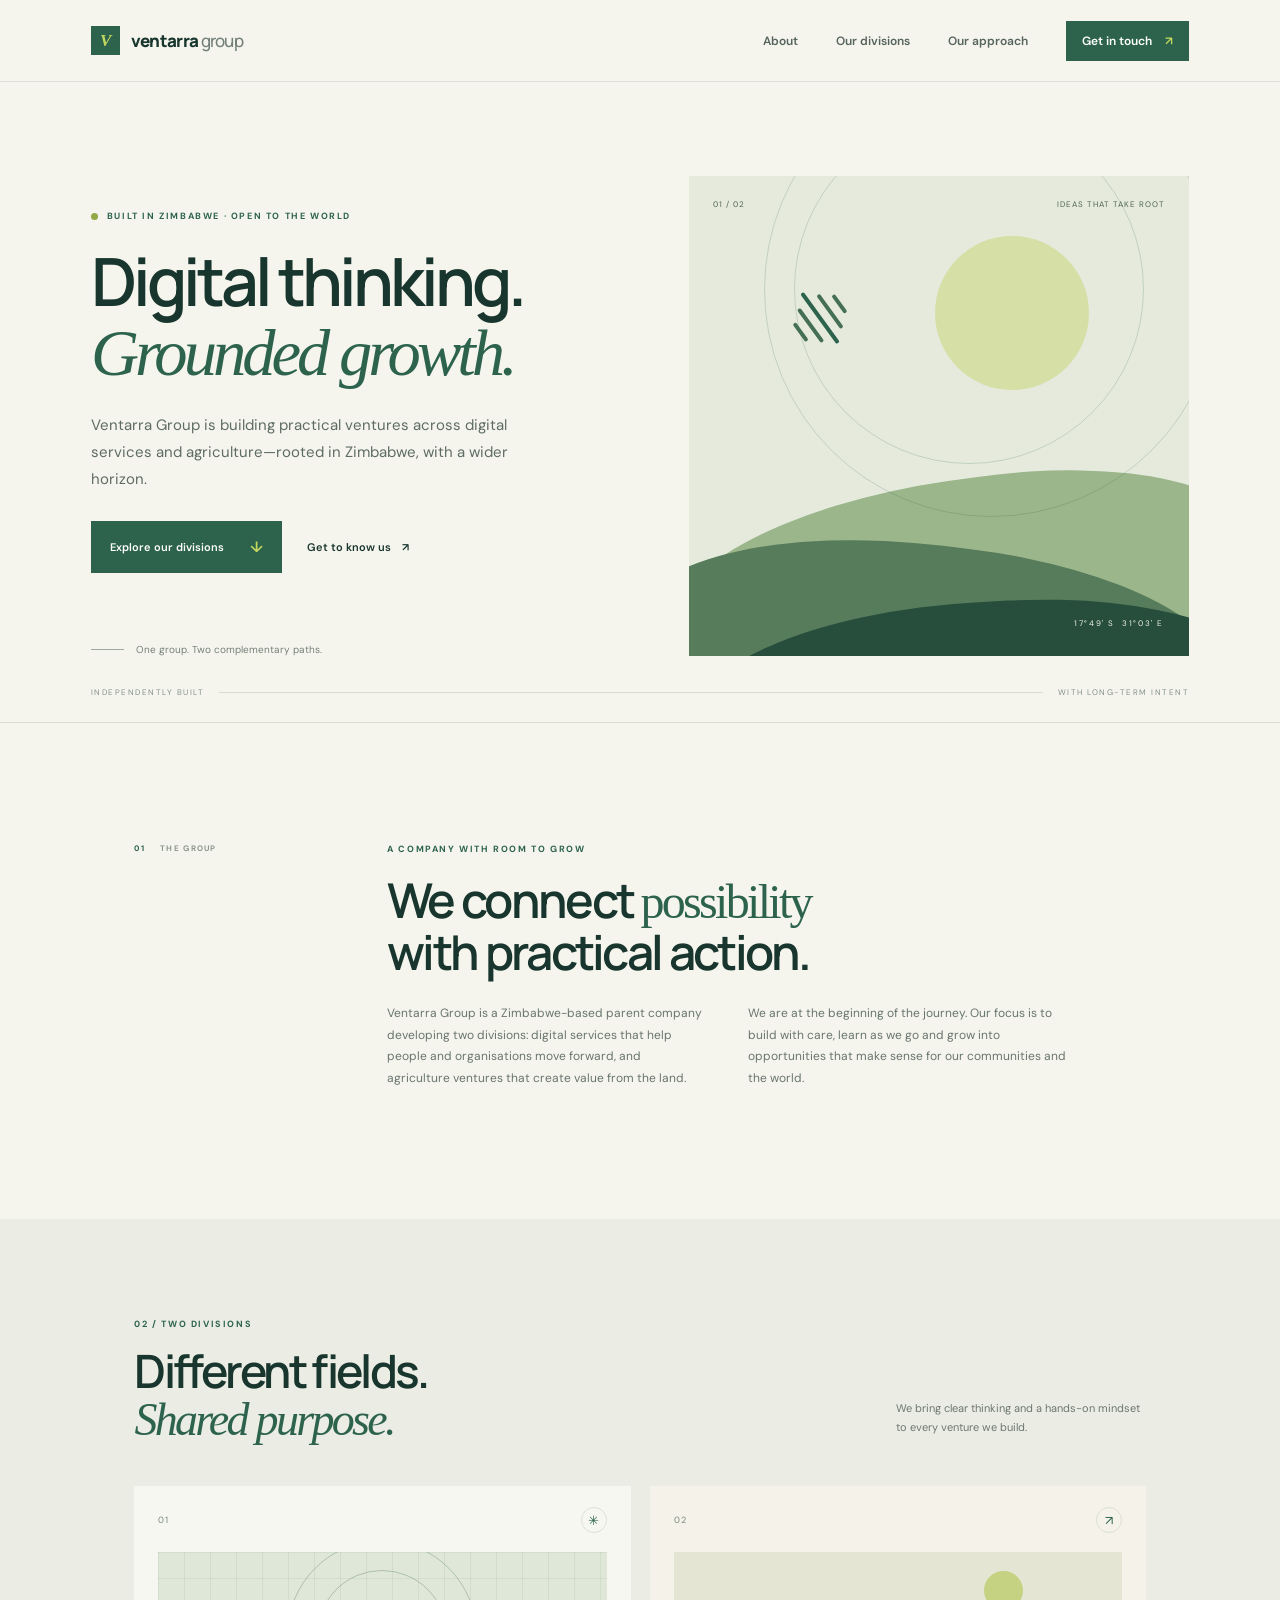
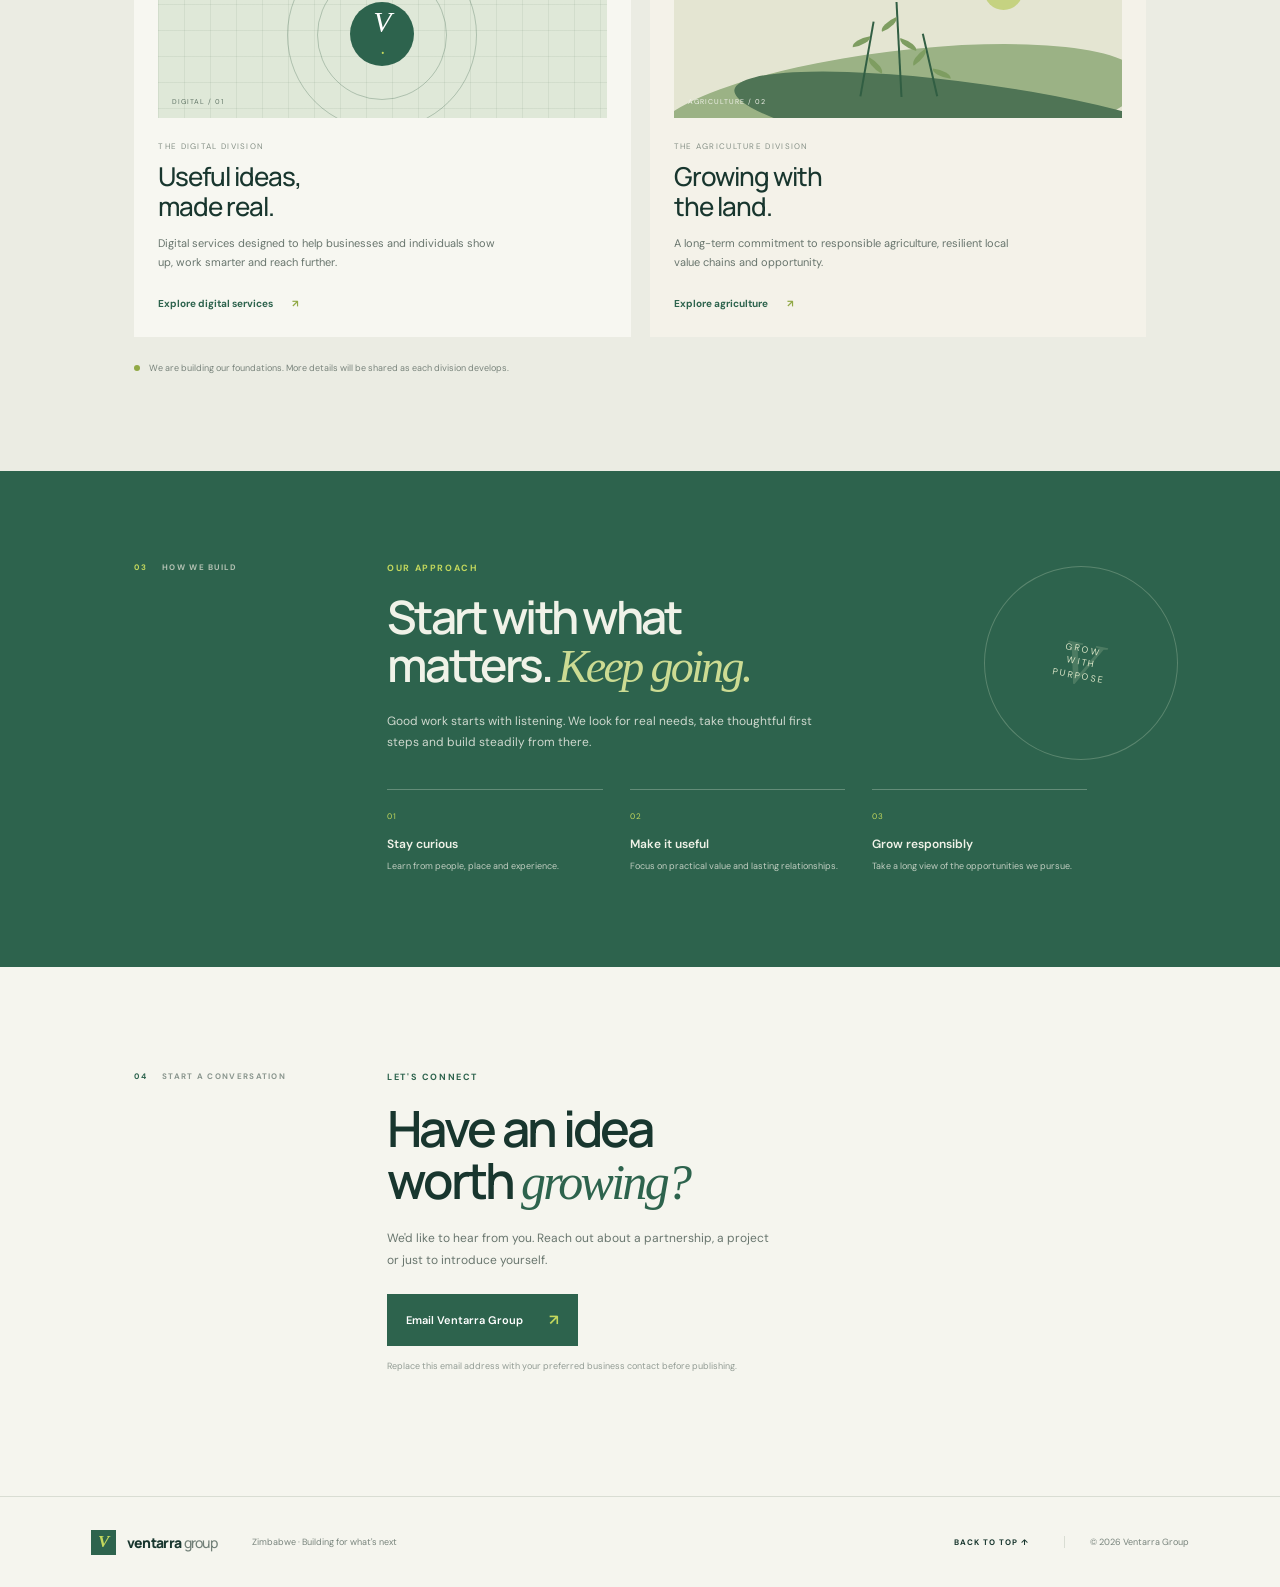
==== index.html @ cfb89a4a "Add files via upload" ====
<!doctype html>
<html lang="en">
<head>
  <meta charset="utf-8">
  <meta name="viewport" content="width=device-width, initial-scale=1">
  <meta name="theme-color" content="#f5f5ee">
  <meta name="description" content="Ventarra Group is a Zimbabwe-based parent company building practical digital services and agriculture ventures." />
  <title>Ventarra Group — Digital thinking. Grounded growth.</title>
  <link rel="preconnect" href="https://fonts.googleapis.com">
  <link rel="preconnect" href="https://fonts.gstatic.com" crossorigin>
  <link href="https://fonts.googleapis.com/css2?family=DM+Sans:wght@400;500;600;700&family=Manrope:wght@400;500;600;700;800&display=swap" rel="stylesheet">
  <link rel="stylesheet" href="styles.css">
  <script src="script.js" defer></script>
</head>
<body>
  <a class="skip-link" href="#main">Skip to content</a>
  <header class="site-header">
    <a class="brand" href="#top" aria-label="Ventarra Group home">
      <span class="brand-mark" aria-hidden="true">V</span><span>ventarra<span class="brand-light"> group</span></span>
    </a>
    <button class="menu-toggle" aria-expanded="false" aria-controls="site-nav" aria-label="Open menu"><span></span><span></span></button>
    <nav id="site-nav" class="site-nav" aria-label="Main navigation">
      <a href="#about">About</a><a href="#divisions">Our divisions</a><a href="#approach">Our approach</a><a class="nav-cta" href="#contact">Get in touch <span aria-hidden="true">↗</span></a>
    </nav>
  </header>
  <main id="main">
    <section class="hero" id="top">
      <div class="hero-copy">
        <p class="eyebrow"><span class="eyebrow-dot"></span> BUILT IN ZIMBABWE · OPEN TO THE WORLD</p>
        <h1>Digital thinking.<br><em>Grounded growth.</em></h1>
        <p class="hero-intro">Ventarra Group is building practical ventures across digital services and agriculture—rooted in Zimbabwe, with a wider horizon.</p>
        <div class="hero-actions"><a class="button button-dark" href="#divisions">Explore our divisions <span aria-hidden="true">↓</span></a><a class="text-link" href="#about">Get to know us <span aria-hidden="true">↗</span></a></div>
        <div class="hero-note"><span class="note-line"></span><span>One group. Two complementary paths.</span></div>
      </div>
      <div class="hero-art" aria-label="Abstract illustration of fields and a digital signal" role="img">
        <div class="art-sun"></div><div class="art-orbit orbit-one"></div><div class="art-orbit orbit-two"></div>
        <div class="art-caption"><span>01 / 02</span><span>Ideas that take root</span></div>
        <div class="field field-back"></div><div class="field field-mid"></div><div class="field field-front"></div>
        <div class="signal"><i></i><i></i><i></i><i></i><i></i></div>
        <span class="art-coordinate">17°49' S&nbsp; 31°03' E</span>
      </div>
      <div class="hero-bottom"><span>INDEPENDENTLY BUILT</span><span class="bottom-rule"></span><span>WITH LONG-TERM INTENT</span></div>
    </section>
    <section class="intro section-pad" id="about">
      <div class="section-label"><span>01</span><span>THE GROUP</span></div>
      <div class="intro-content"><p class="eyebrow">A COMPANY WITH ROOM TO GROW</p><h2>We connect <span>possibility</span><br>with practical action.</h2><div class="intro-bottom"><p>Ventarra Group is a Zimbabwe-based parent company developing two divisions: digital services that help people and organisations move forward, and agriculture ventures that create value from the land.</p><p>We are at the beginning of the journey. Our focus is to build with care, learn as we go and grow into opportunities that make sense for our communities and the world.</p></div></div>
    </section>
    <section class="divisions section-pad" id="divisions">
      <div class="section-heading"><div><p class="eyebrow">02 / TWO DIVISIONS</p><h2>Different fields.<br><em>Shared purpose.</em></h2></div><p>We bring clear thinking and a hands-on mindset to every venture we build.</p></div>
      <div class="division-grid">
        <article class="division-card digital-card"><div class="card-top"><span class="card-number">01</span><span class="card-icon digital-icon" aria-hidden="true">✳</span></div><div class="card-visual digital-visual"><span class="visual-grid"></span><span class="visual-ring ring-a"></span><span class="visual-ring ring-b"></span><span class="visual-center">V<span>·</span></span><span class="visual-tag">DIGITAL / 01</span></div><p class="card-kicker">THE DIGITAL DIVISION</p><h3>Useful ideas,<br>made real.</h3><p class="card-copy">Digital services designed to help businesses and individuals show up, work smarter and reach further.</p><a class="card-link" href="#contact">Explore digital services <span>↗</span></a></article>
        <article class="division-card agri-card"><div class="card-top"><span class="card-number">02</span><span class="card-icon" aria-hidden="true">↗</span></div><div class="card-visual agri-visual"><span class="sun-small"></span><span class="agri-hill hill-a"></span><span class="agri-hill hill-b"></span><span class="agri-stem stem-a"></span><span class="agri-stem stem-b"></span><span class="agri-stem stem-c"></span><span class="visual-tag">AGRICULTURE / 02</span></div><p class="card-kicker">THE AGRICULTURE DIVISION</p><h3>Growing with<br>the land.</h3><p class="card-copy">A long-term commitment to responsible agriculture, resilient local value chains and opportunity.</p><a class="card-link" href="#contact">Explore agriculture <span>↗</span></a></article>
      </div>
      <p class="stage-note"><span class="stage-dot"></span> We are building our foundations. More details will be shared as each division develops.</p>
    </section>
    <section class="approach section-pad" id="approach">
      <div class="section-label light-label"><span>03</span><span>HOW WE BUILD</span></div>
      <div class="approach-main"><p class="eyebrow">OUR APPROACH</p><h2>Start with what<br>matters. <em>Keep going.</em></h2><p class="approach-desc">Good work starts with listening. We look for real needs, take thoughtful first steps and build steadily from there.</p><div class="principles"><div><span>01</span><h3>Stay curious</h3><p>Learn from people, place and experience.</p></div><div><span>02</span><h3>Make it useful</h3><p>Focus on practical value and lasting relationships.</p></div><div><span>03</span><h3>Grow responsibly</h3><p>Take a long view of the opportunities we pursue.</p></div></div></div>
      <div class="approach-stamp" aria-hidden="true"><span>GROW<br>WITH<br>PURPOSE</span><b>V</b></div>
    </section>
    <section class="contact section-pad" id="contact">
      <div class="section-label"><span>04</span><span>START A CONVERSATION</span></div>
      <div class="contact-main"><p class="eyebrow">LET'S CONNECT</p><h2>Have an idea<br>worth <em>growing?</em></h2><p>We'd like to hear from you. Reach out about a partnership, a project or just to introduce yourself.</p><a class="button button-dark" href="mailto:ventarragroup@gmail.com?subject=Hello%20Ventarra%20Group">Email Ventarra Group <span aria-hidden="true">↗</span></a><p class="contact-small">Replace this email address with your preferred business contact before publishing.</p></div>
    </section>
  </main>
  <footer class="site-footer"><a class="brand footer-brand" href="#top"><span class="brand-mark" aria-hidden="true">V</span><span>ventarra<span class="brand-light"> group</span></span></a><span class="footer-location">Zimbabwe · Building for what's next</span><a href="#top" class="back-top">BACK TO TOP ↑</a><span class="copyright">© <span id="year">2026</span> Ventarra Group</span></footer>
</body>
</html>
---- styles.css ----
:root{--paper:#f5f5ee;--ink:#18362e;--green:#2d634d;--lime:#c3d85d;--muted:#68756d;--line:#d9ddd3;--white:#fff;--serif:Georgia,'Times New Roman',serif;--sans:'DM Sans',Arial,sans-serif;--display:'Manrope','DM Sans',sans-serif}*{box-sizing:border-box}html{scroll-behavior:smooth}body{margin:0;background:var(--paper);color:var(--ink);font-family:var(--sans);-webkit-font-smoothing:antialiased}a{color:inherit;text-decoration:none}.skip-link{position:absolute;top:-60px;left:1rem;z-index:10;background:white;padding:.8rem}.skip-link:focus{top:1rem}.site-header{height:82px;padding:0 7.1%;display:flex;align-items:center;justify-content:space-between;border-bottom:1px solid rgba(24,54,46,.1)}.brand{display:flex;align-items:center;gap:11px;font-family:var(--display);font-weight:800;font-size:17px;letter-spacing:-.7px}.brand-mark{display:grid;place-items:center;width:29px;height:29px;background:var(--green);color:var(--lime);font-size:17px;font-family:var(--serif);font-style:italic}.brand-light{font-weight:500;color:#728078}.site-nav{display:flex;align-items:center;gap:38px;font-size:12px;font-weight:600}.site-nav>a:not(.nav-cta){color:#55645c}.site-nav>a:hover,.text-link:hover,.card-link:hover{color:var(--green)}.nav-cta{background:var(--green);color:white;padding:12px 16px}.nav-cta span{color:var(--lime);padding-left:10px}.menu-toggle{display:none}.hero{padding:94px 7.1% 25px;min-height:640px;display:grid;grid-template-columns:1fr .94fr;grid-template-rows:1fr auto;column-gap:6%;position:relative}.hero-copy{padding-top:34px}.eyebrow{font-size:9px;font-weight:700;letter-spacing:1.6px;color:var(--green);margin:0 0 24px}.hero .eyebrow{display:flex;align-items:center;gap:9px}.eyebrow-dot,.stage-dot{width:7px;height:7px;border-radius:50%;background:#91a946;display:inline-block}.hero h1,.section-heading h2,.intro h2,.approach h2,.contact h2{font-family:var(--display);font-size:clamp(44px,5.2vw,68px);line-height:1.04;letter-spacing:-4px;margin:0;font-weight:600}.hero h1 em,.section-heading h2 em,.approach h2 em,.contact h2 em{font-family:var(--serif);font-weight:400;color:var(--green)}.hero-intro{font-size:15px;line-height:1.8;max-width:440px;color:#5e6c63;margin:25px 0 28px}.hero-actions{display:flex;align-items:center;gap:25px}.button{display:inline-flex;align-items:center;gap:26px;padding:16px 19px;font-size:11px;font-weight:600}.button-dark{background:var(--green);color:white}.button-dark span{color:var(--lime);font-size:15px}.text-link{font-size:11px;font-weight:600}.text-link span{padding-left:8px}.hero-note{display:flex;align-items:center;gap:12px;color:#758079;font-size:10px;margin-top:70px}.note-line{height:1px;width:33px;background:#9caa9f}.hero-art{min-height:440px;position:relative;overflow:hidden;background:#e5eadd}.art-sun{width:154px;height:154px;border-radius:50%;position:absolute;background:#d1dc99;top:60px;right:20%;opacity:.8}.art-orbit{position:absolute;border:1px solid rgba(42,91,67,.18);border-radius:50%;z-index:1}.orbit-one{width:350px;height:350px;top:-62px;right:9%}.orbit-two{width:455px;height:455px;top:-114px;right:-6%}.field{position:absolute;bottom:-80px;width:120%;height:230px;left:-5%;border-radius:50% 45% 0 0}.field-back{background:#9bb68b;transform:rotate(-8deg);bottom:-54px}.field-mid{background:#577c5b;transform:rotate(7deg);bottom:-119px;left:-12%}.field-front{background:#274d3d;transform:rotate(-3deg);bottom:-176px;left:-1%}.signal{position:absolute;top:111px;left:21%;z-index:2;display:flex;align-items:center;gap:8px;transform:rotate(-36deg)}.signal i{display:block;width:4px;border-radius:5px;background:#456f54;height:22px}.signal i:nth-child(2){height:41px}.signal i:nth-child(3){height:62px;background:#2d634d}.signal i:nth-child(4){height:41px}.signal i:nth-child(5){height:22px}.art-caption{position:absolute;z-index:3;left:24px;top:23px;right:24px;display:flex;justify-content:space-between;text-transform:uppercase;letter-spacing:1px;font-size:8px;color:#506553}.art-coordinate{position:absolute;right:25px;bottom:28px;color:#eff2e6;z-index:3;font-size:8px;letter-spacing:1.6px}.hero-bottom{grid-column:1/-1;display:flex;align-items:center;gap:15px;margin-top:31px;font-size:8px;letter-spacing:1.5px;color:#829087}.bottom-rule{height:1px;background:#d7dcd2;flex:1}.section-pad{padding-left:10.5%;padding-right:10.5%}.intro{padding-top:120px;padding-bottom:129px;display:grid;grid-template-columns:1fr 3fr;border-top:1px solid var(--line)}.section-label{display:flex;gap:15px;font-size:8px;font-weight:700;letter-spacing:1.3px;color:#8a968e}.section-label span:first-child{color:var(--green)}.intro-content{max-width:760px}.intro-content .eyebrow{margin-bottom:20px}.intro h2,.section-heading h2,.approach h2,.contact h2{font-size:48px;letter-spacing:-2.7px}.intro h2 span{font-family:var(--serif);font-weight:400;color:var(--green)}.intro-bottom{display:grid;grid-template-columns:1fr 1fr;gap:42px;margin-top:26px;max-width:680px}.intro-bottom p{color:#68756d;font-size:12px;line-height:1.8;margin:0}.divisions{background:#ebece3;padding-top:99px;padding-bottom:97px}.section-heading{display:flex;align-items:flex-end;justify-content:space-between;margin-bottom:42px}.section-heading .eyebrow{margin-bottom:17px}.section-heading>p{max-width:250px;color:#6d786f;font-size:11px;line-height:1.8;margin:0 0 6px}.section-heading h2{font-size:46px}.division-grid{display:grid;grid-template-columns:1fr 1fr;gap:19px}.division-card{background:#f7f7f1;padding:21px 24px 25px;position:relative}.agri-card{background:#f4f2e9}.card-top{display:flex;justify-content:space-between;align-items:center}.card-number{font-size:9px;letter-spacing:1px;color:#7b887e}.card-icon{display:grid;place-items:center;width:26px;height:26px;border:1px solid #dce1d8;border-radius:50%;font-size:13px;color:var(--green)}.card-visual{height:166px;margin:19px 0 23px;position:relative;overflow:hidden}.digital-visual{background:#dfe8d8}.visual-grid{position:absolute;inset:0;background-image:linear-gradient(rgba(54,91,66,.08) 1px,transparent 1px),linear-gradient(90deg,rgba(54,91,66,.08) 1px,transparent 1px);background-size:26px 26px}.visual-ring{position:absolute;border:1px solid rgba(43,87,61,.28);border-radius:50%;width:190px;height:190px;top:-12px;left:calc(50% - 95px)}.ring-b{width:130px;height:130px;top:18px;left:calc(50% - 65px)}.visual-center{position:absolute;display:grid;place-items:center;left:calc(50% - 32px);top:50px;width:64px;height:64px;border-radius:50%;background:var(--green);color:white;font-family:var(--serif);font-size:30px;font-style:italic}.visual-center span{color:var(--lime);font-size:18px}.visual-tag{position:absolute;bottom:12px;left:14px;font-size:7px;letter-spacing:1px;color:#627667}.agri-visual{background:#e4e5d2}.sun-small{position:absolute;right:22%;top:19px;width:39px;height:39px;border-radius:50%;background:#c5d281}.agri-hill{position:absolute;bottom:-49px;left:-5%;height:116px;width:110%;border-radius:50%;background:#9bb285;transform:rotate(-7deg)}.hill-b{background:#4f7455;height:80px;bottom:-46px;left:13%;transform:rotate(8deg)}.agri-visual .visual-tag{z-index:1;color:#f0f1e9}.agri-stem{position:absolute;bottom:21px;left:43%;width:2px;height:76px;background:#315e43;transform:rotate(10deg);z-index:1}.agri-stem:before,.agri-stem:after{content:'';position:absolute;width:19px;height:8px;border-radius:100% 0 100% 0;background:#7e9d61;top:18px;left:-17px;transform:rotate(-20deg)}.agri-stem:after{top:39px;left:1px;transform:scaleX(-1) rotate(-20deg)}.stem-b{left:50%;height:95px;transform:rotate(-3deg)}.stem-c{left:57%;height:64px;transform:rotate(-13deg)}.card-kicker{font-size:8px;letter-spacing:1.3px;color:#869187;margin:0 0 11px}.division-card h3{font:500 26px/1.14 var(--display);letter-spacing:-1px;margin:0 0 12px}.card-copy{font-size:11px;line-height:1.75;color:#68756d;max-width:340px;margin:0 0 19px}.card-link{display:inline-flex;gap:19px;font-size:10px;font-weight:700;color:var(--green)}.card-link span{color:#91a946}.stage-note{display:flex;align-items:center;gap:9px;color:#79847c;font-size:9px;margin:25px 0 0}.stage-dot{width:6px;height:6px}.approach{background:var(--green);color:#f0f2e8;padding-top:91px;padding-bottom:93px;position:relative;overflow:hidden;display:grid;grid-template-columns:1fr 3fr}.light-label{color:#b3c1b3}.light-label span:first-child{color:var(--lime)}.approach-main{position:relative;z-index:1}.approach .eyebrow{color:var(--lime);margin-bottom:19px}.approach h2{font-size:46px}.approach h2 em{color:#ccdb93}.approach-desc{max-width:435px;font-size:12px;line-height:1.8;color:#ced8ce;margin:20px 0 35px}.principles{display:grid;grid-template-columns:repeat(3,1fr);gap:27px;max-width:700px}.principles>div{border-top:1px solid rgba(236,242,230,.28);padding-top:13px}.principles span{font-size:8px;color:var(--lime);letter-spacing:1px}.principles h3{font-size:12px;font-weight:600;margin:12px 0 7px}.principles p{font-size:9px;line-height:1.7;color:#c1cec1;margin:0}.approach-stamp{position:absolute;right:8%;top:95px;width:194px;height:194px;border:1px solid rgba(223,235,205,.25);border-radius:50%;display:flex;align-items:center;justify-content:center;flex-direction:column;transform:rotate(11deg);color:#dbe5c7;font-size:9px;letter-spacing:2px;line-height:1.5;text-align:center}.approach-stamp b{font:italic 62px var(--serif);color:rgba(220,231,194,.18);position:absolute}.contact{padding-top:104px;padding-bottom:115px;display:grid;grid-template-columns:1fr 3fr;border-bottom:1px solid var(--line)}.contact-main{max-width:570px}.contact .eyebrow{margin-bottom:19px}.contact h2{font-size:50px}.contact-main>p:not(.eyebrow):not(.contact-small){max-width:390px;font-size:12px;line-height:1.8;color:#69766e;margin:20px 0 23px}.contact-small{font-size:9px;color:#929c94;margin-top:14px}.site-footer{min-height:90px;padding:22px 7.1%;display:flex;align-items:center;gap:35px}.footer-brand{font-size:14px}.footer-brand .brand-mark{width:25px;height:25px}.footer-location,.copyright{font-size:9px;color:#78847c}.back-top{font-size:8px;font-weight:700;letter-spacing:1px;margin-left:auto}.copyright{border-left:1px solid var(--line);padding-left:25px}
@media(min-width:1400px){.hero{min-height:700px}.hero-art{min-height:495px}.section-pad{padding-left:14%;padding-right:14%}}
@media(max-width:800px){.site-header{padding:0 5%;height:72px}.site-nav{gap:19px}.hero{padding:60px 6% 23px;column-gap:4%;min-height:565px}.hero h1{font-size:52px}.hero-art{min-height:390px}.hero-intro{font-size:13px}.section-pad{padding-left:7%;padding-right:7%}.intro{grid-template-columns:.7fr 2fr;padding-top:90px;padding-bottom:90px}.approach{grid-template-columns:.7fr 2fr}.approach-stamp{right:4%;top:40px;width:145px;height:145px;opacity:.65}.principles{max-width:570px}.contact{grid-template-columns:.7fr 2fr}}
@media(max-width:600px){.site-header{height:66px;padding:0 6%}.menu-toggle{display:flex;border:0;background:none;padding:8px;flex-direction:column;gap:5px}.menu-toggle span{width:21px;height:1px;background:var(--ink)}.site-nav{display:none;position:absolute;z-index:5;top:66px;left:0;right:0;background:var(--paper);padding:22px 6% 28px;align-items:stretch;gap:19px;flex-direction:column;border-bottom:1px solid var(--line)}.site-nav.is-open{display:flex}.nav-cta{text-align:center}.hero{display:flex;flex-direction:column;padding:40px 6% 20px;gap:35px}.hero-copy{padding:0}.hero h1{font-size:48px;letter-spacing:-2.8px}.hero-intro{font-size:13px;line-height:1.75;margin:18px 0 21px}.hero-actions{gap:16px}.button{padding:14px;font-size:10px;gap:14px}.text-link{font-size:10px}.hero-note{margin-top:31px}.hero-art{min-height:320px}.art-sun{width:120px;height:120px;top:45px}.hero-bottom{margin-top:0}.section-pad{padding-left:6%;padding-right:6%}.intro,.approach,.contact{display:block;padding-top:68px;padding-bottom:70px}.section-label{margin-bottom:35px}.intro h2,.section-heading h2,.approach h2,.contact h2{font-size:39px;letter-spacing:-2px}.intro-bottom{grid-template-columns:1fr;gap:13px;margin-top:20px}.intro-bottom p{font-size:11px}.divisions{padding-top:68px;padding-bottom:65px}.section-heading{display:block;margin-bottom:27px}.section-heading>p{margin-top:14px}.section-heading h2{font-size:39px}.division-grid{grid-template-columns:1fr;gap:13px}.division-card{padding:17px}.card-visual{height:150px}.card-copy{max-width:100%}.stage-note{align-items:flex-start;line-height:1.6}.approach-stamp{right:3%;top:72px;width:105px;height:105px;opacity:.45}.approach-stamp b{font-size:43px}.approach-desc{max-width:320px;font-size:11px}.principles{grid-template-columns:1fr;gap:14px}.principles>div{padding-top:10px}.principles h3{margin:7px 0 4px}.contact{padding-top:68px;padding-bottom:70px}.contact-main>p:not(.eyebrow):not(.contact-small){font-size:11px}.site-footer{padding:19px 6%;display:grid;grid-template-columns:1fr auto;gap:15px}.footer-location{grid-column:1}.back-top{grid-column:2;grid-row:1}.copyright{grid-column:2;grid-row:2;padding-left:0;border:0}}
@media(prefers-reduced-motion:reduce){html{scroll-behavior:auto}}
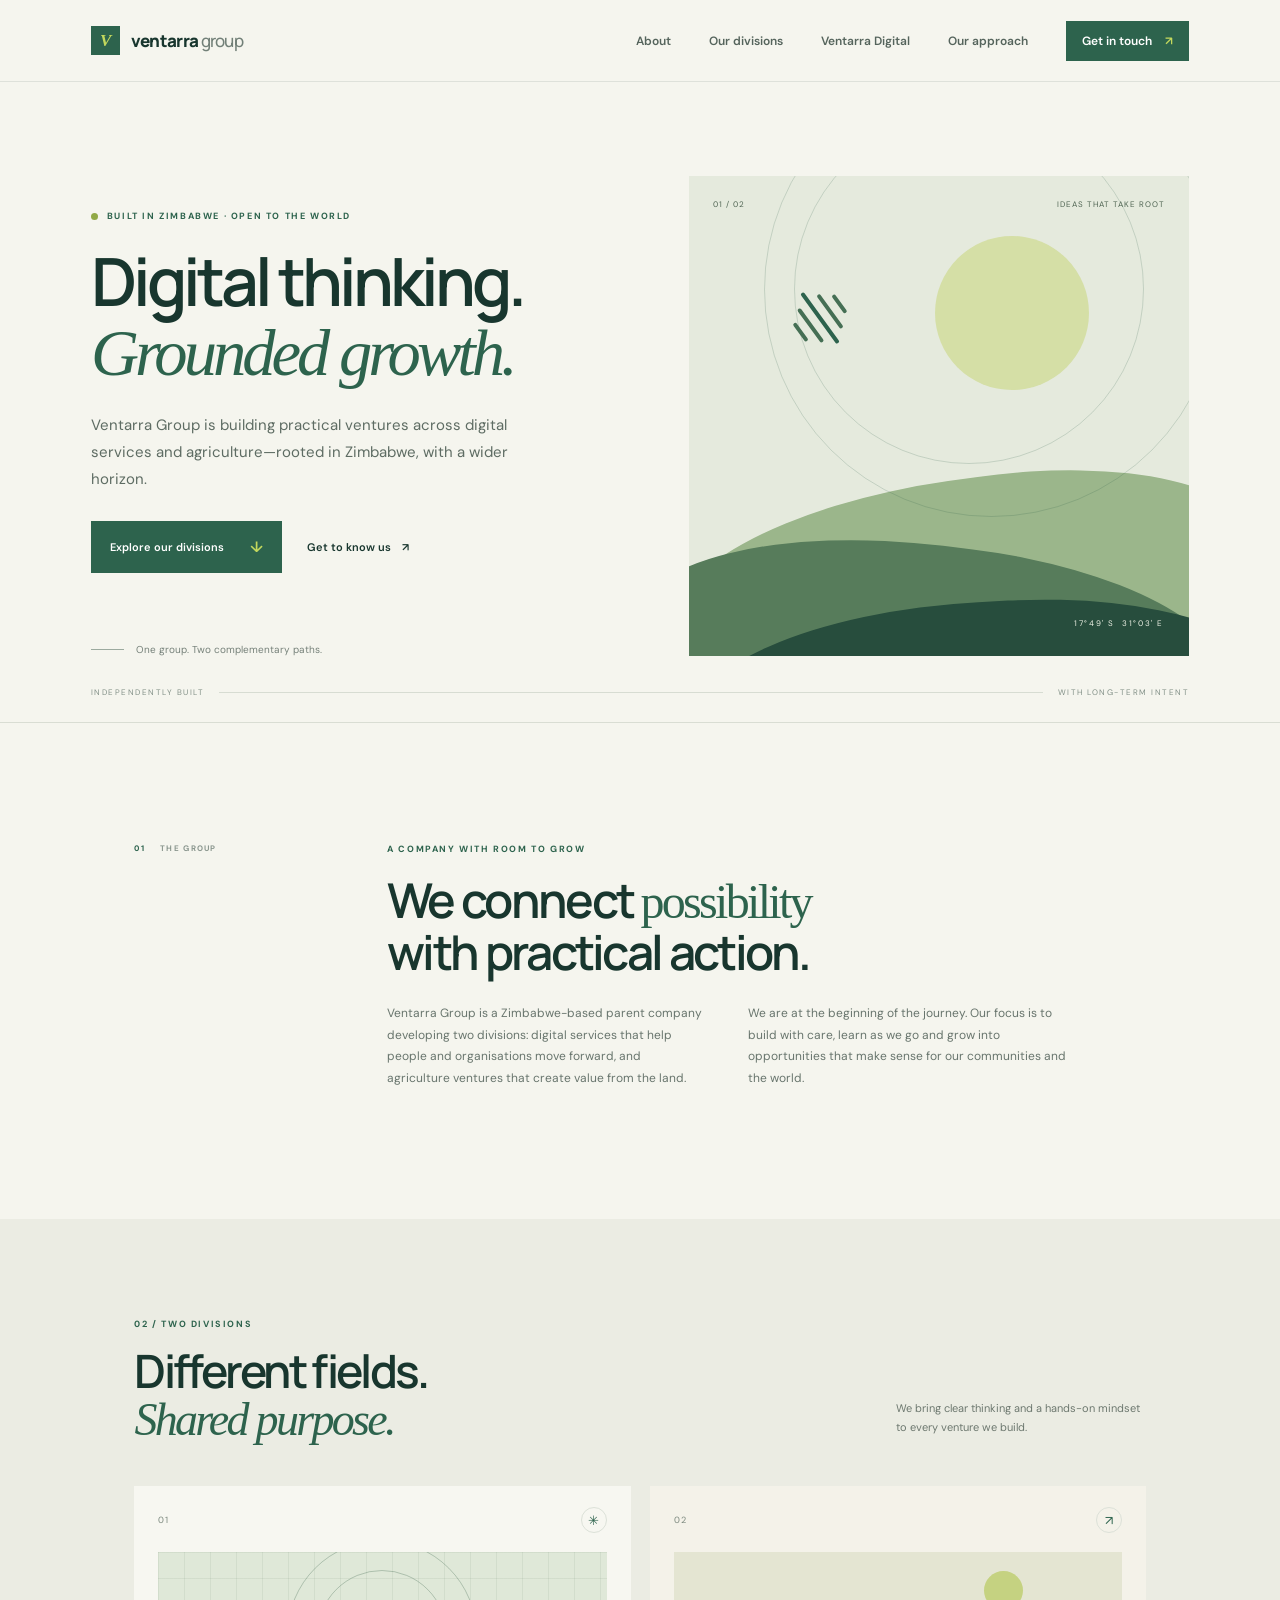
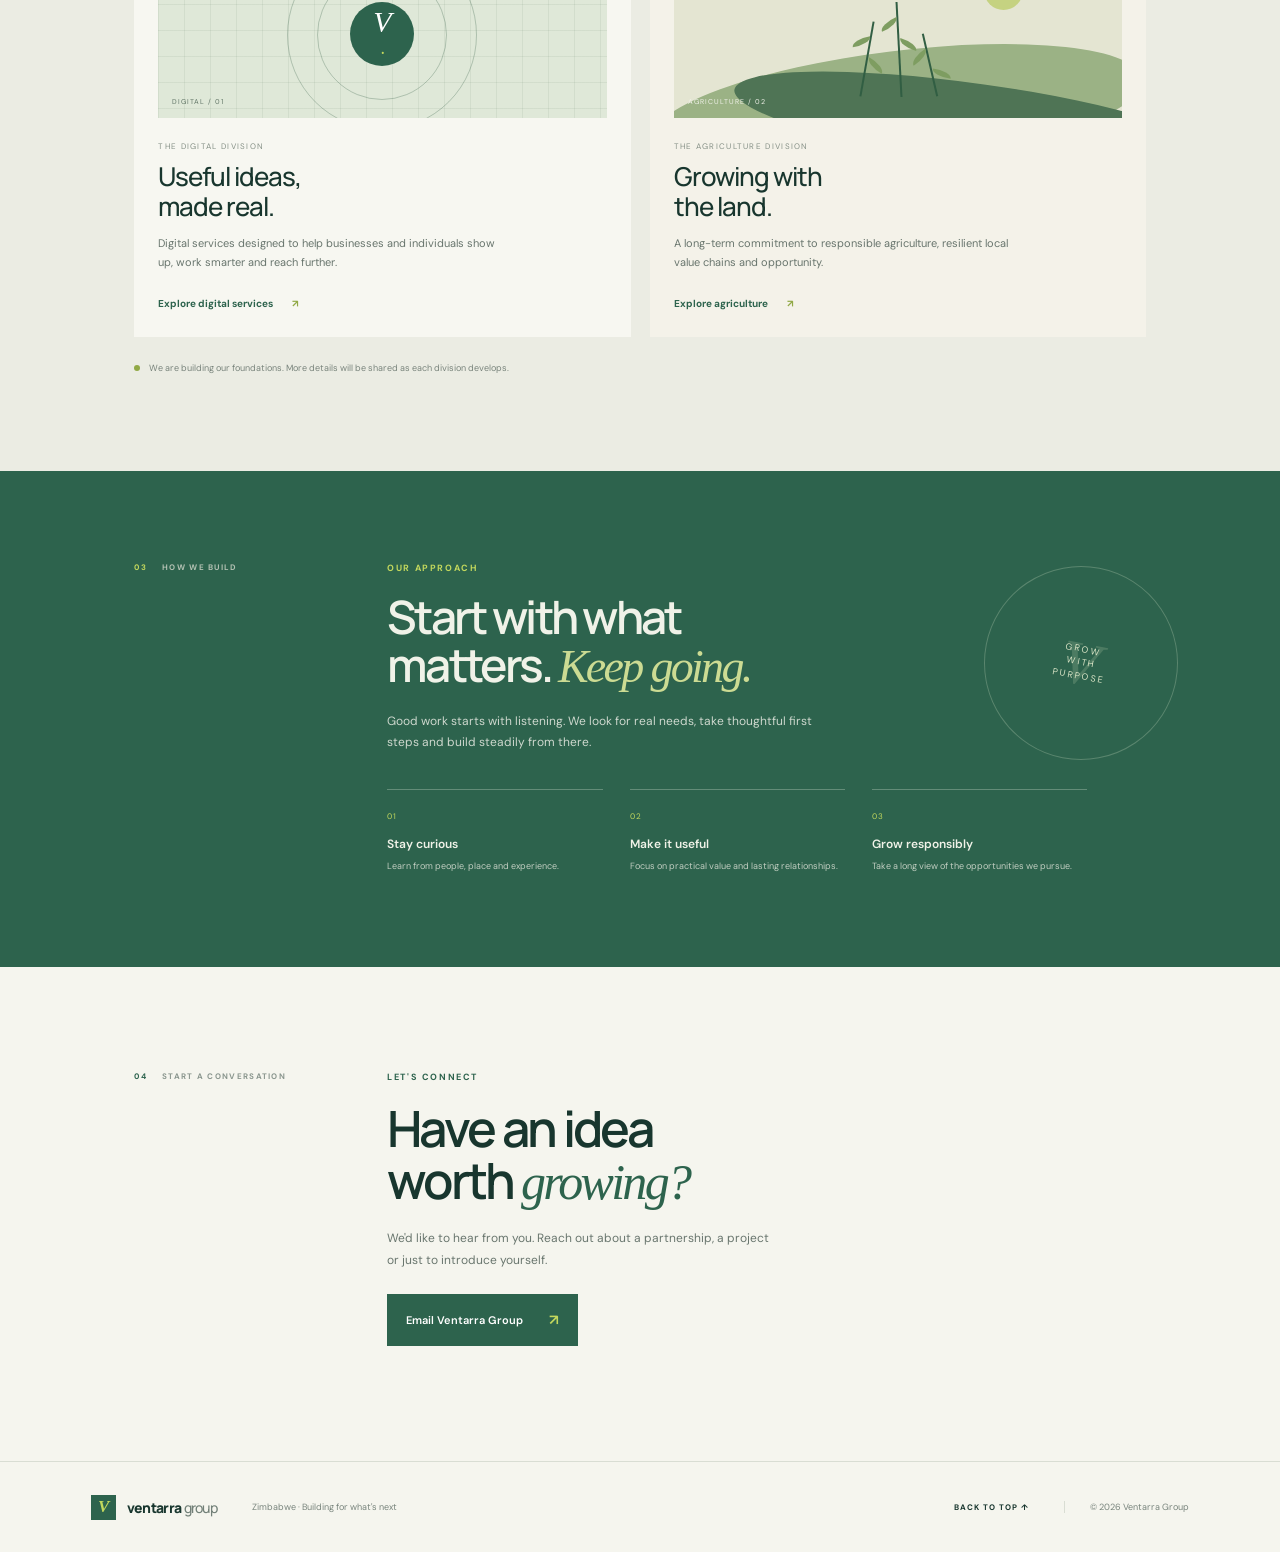
==== commit 1460c2eb: "Add files via upload" ====
--- a/index.html
+++ b/index.html
@@ -6,6 +6,7 @@
   <meta name="theme-color" content="#f5f5ee">
   <meta name="description" content="Ventarra Group is a Zimbabwe-based parent company building practical digital services and agriculture ventures." />
   <title>Ventarra Group — Digital thinking. Grounded growth.</title>
+  <link rel="icon" type="image/svg+xml" href="favicon.svg">
   <link rel="preconnect" href="https://fonts.googleapis.com">
   <link rel="preconnect" href="https://fonts.gstatic.com" crossorigin>
   <link href="https://fonts.googleapis.com/css2?family=DM+Sans:wght@400;500;600;700&family=Manrope:wght@400;500;600;700;800&display=swap" rel="stylesheet">
@@ -20,7 +21,7 @@
     </a>
     <button class="menu-toggle" aria-expanded="false" aria-controls="site-nav" aria-label="Open menu"><span></span><span></span></button>
     <nav id="site-nav" class="site-nav" aria-label="Main navigation">
-      <a href="#about">About</a><a href="#divisions">Our divisions</a><a href="#approach">Our approach</a><a class="nav-cta" href="#contact">Get in touch <span aria-hidden="true">↗</span></a>
+      <a href="#about">About</a><a href="#divisions">Our divisions</a><a href="ventarra-digital.html">Ventarra Digital</a><a href="#approach">Our approach</a><a class="nav-cta" href="#contact">Get in touch <span aria-hidden="true">↗</span></a>
     </nav>
   </header>
   <main id="main">
@@ -48,7 +49,7 @@
     <section class="divisions section-pad" id="divisions">
       <div class="section-heading"><div><p class="eyebrow">02 / TWO DIVISIONS</p><h2>Different fields.<br><em>Shared purpose.</em></h2></div><p>We bring clear thinking and a hands-on mindset to every venture we build.</p></div>
       <div class="division-grid">
-        <article class="division-card digital-card"><div class="card-top"><span class="card-number">01</span><span class="card-icon digital-icon" aria-hidden="true">✳</span></div><div class="card-visual digital-visual"><span class="visual-grid"></span><span class="visual-ring ring-a"></span><span class="visual-ring ring-b"></span><span class="visual-center">V<span>·</span></span><span class="visual-tag">DIGITAL / 01</span></div><p class="card-kicker">THE DIGITAL DIVISION</p><h3>Useful ideas,<br>made real.</h3><p class="card-copy">Digital services designed to help businesses and individuals show up, work smarter and reach further.</p><a class="card-link" href="#contact">Explore digital services <span>↗</span></a></article>
+        <article class="division-card digital-card"><div class="card-top"><span class="card-number">01</span><span class="card-icon digital-icon" aria-hidden="true">✳</span></div><div class="card-visual digital-visual"><span class="visual-grid"></span><span class="visual-ring ring-a"></span><span class="visual-ring ring-b"></span><span class="visual-center">V<span>·</span></span><span class="visual-tag">DIGITAL / 01</span></div><p class="card-kicker">THE DIGITAL DIVISION</p><h3>Useful ideas,<br>made real.</h3><p class="card-copy">Digital services designed to help businesses and individuals show up, work smarter and reach further.</p><a class="card-link" href="ventarra-digital.html">Explore digital services <span>↗</span></a></article>
         <article class="division-card agri-card"><div class="card-top"><span class="card-number">02</span><span class="card-icon" aria-hidden="true">↗</span></div><div class="card-visual agri-visual"><span class="sun-small"></span><span class="agri-hill hill-a"></span><span class="agri-hill hill-b"></span><span class="agri-stem stem-a"></span><span class="agri-stem stem-b"></span><span class="agri-stem stem-c"></span><span class="visual-tag">AGRICULTURE / 02</span></div><p class="card-kicker">THE AGRICULTURE DIVISION</p><h3>Growing with<br>the land.</h3><p class="card-copy">A long-term commitment to responsible agriculture, resilient local value chains and opportunity.</p><a class="card-link" href="#contact">Explore agriculture <span>↗</span></a></article>
       </div>
       <p class="stage-note"><span class="stage-dot"></span> We are building our foundations. More details will be shared as each division develops.</p>
@@ -60,7 +61,7 @@
     </section>
     <section class="contact section-pad" id="contact">
       <div class="section-label"><span>04</span><span>START A CONVERSATION</span></div>
-      <div class="contact-main"><p class="eyebrow">LET'S CONNECT</p><h2>Have an idea<br>worth <em>growing?</em></h2><p>We'd like to hear from you. Reach out about a partnership, a project or just to introduce yourself.</p><a class="button button-dark" href="mailto:ventarragroup@gmail.com?subject=Hello%20Ventarra%20Group">Email Ventarra Group <span aria-hidden="true">↗</span></a><p class="contact-small">Replace this email address with your preferred business contact before publishing.</p></div>
+      <div class="contact-main"><p class="eyebrow">LET'S CONNECT</p><h2>Have an idea<br>worth <em>growing?</em></h2><p>We'd like to hear from you. Reach out about a partnership, a project or just to introduce yourself.</p><a class="button button-dark" href="mailto:ventarragroup@gmail.com?subject=Hello%20Ventarra%20Group">Email Ventarra Group <span aria-hidden="true">↗</span></a></div>
     </section>
   </main>
   <footer class="site-footer"><a class="brand footer-brand" href="#top"><span class="brand-mark" aria-hidden="true">V</span><span>ventarra<span class="brand-light"> group</span></span></a><span class="footer-location">Zimbabwe · Building for what's next</span><a href="#top" class="back-top">BACK TO TOP ↑</a><span class="copyright">© <span id="year">2026</span> Ventarra Group</span></footer>
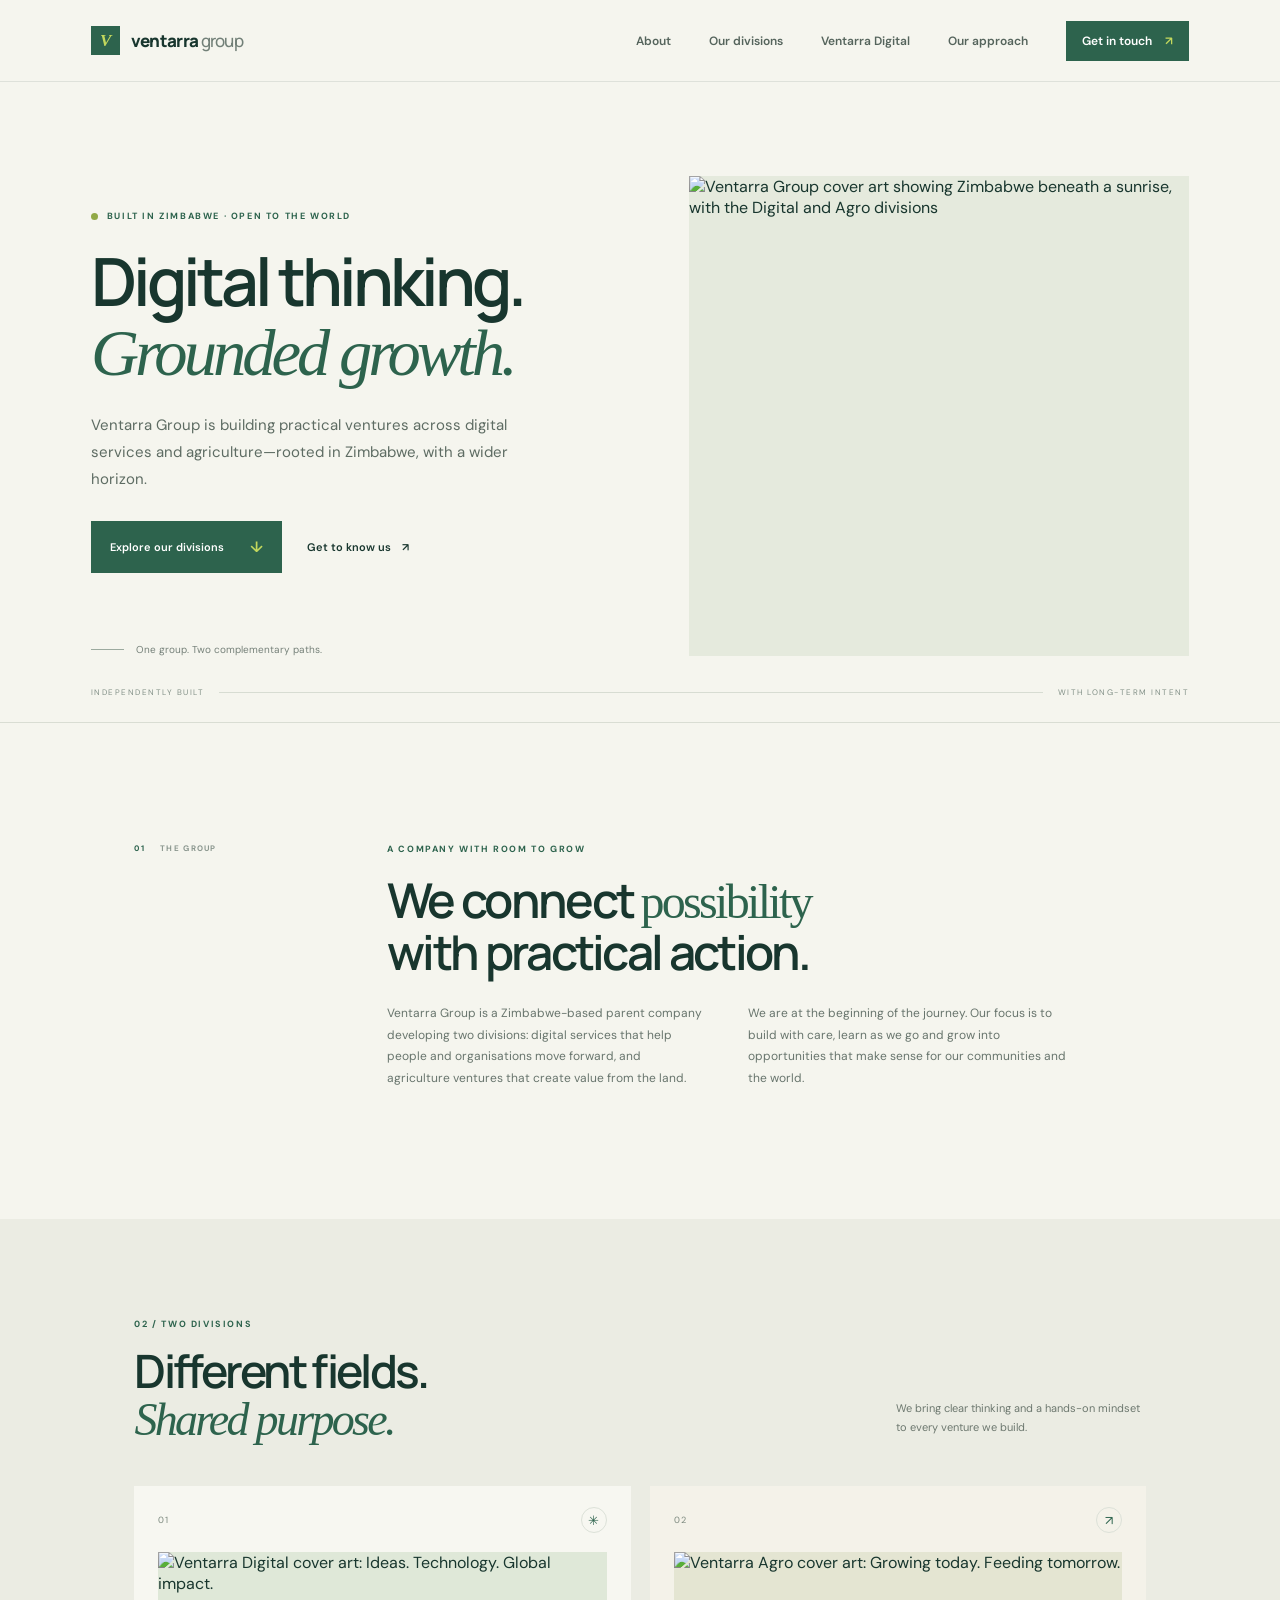
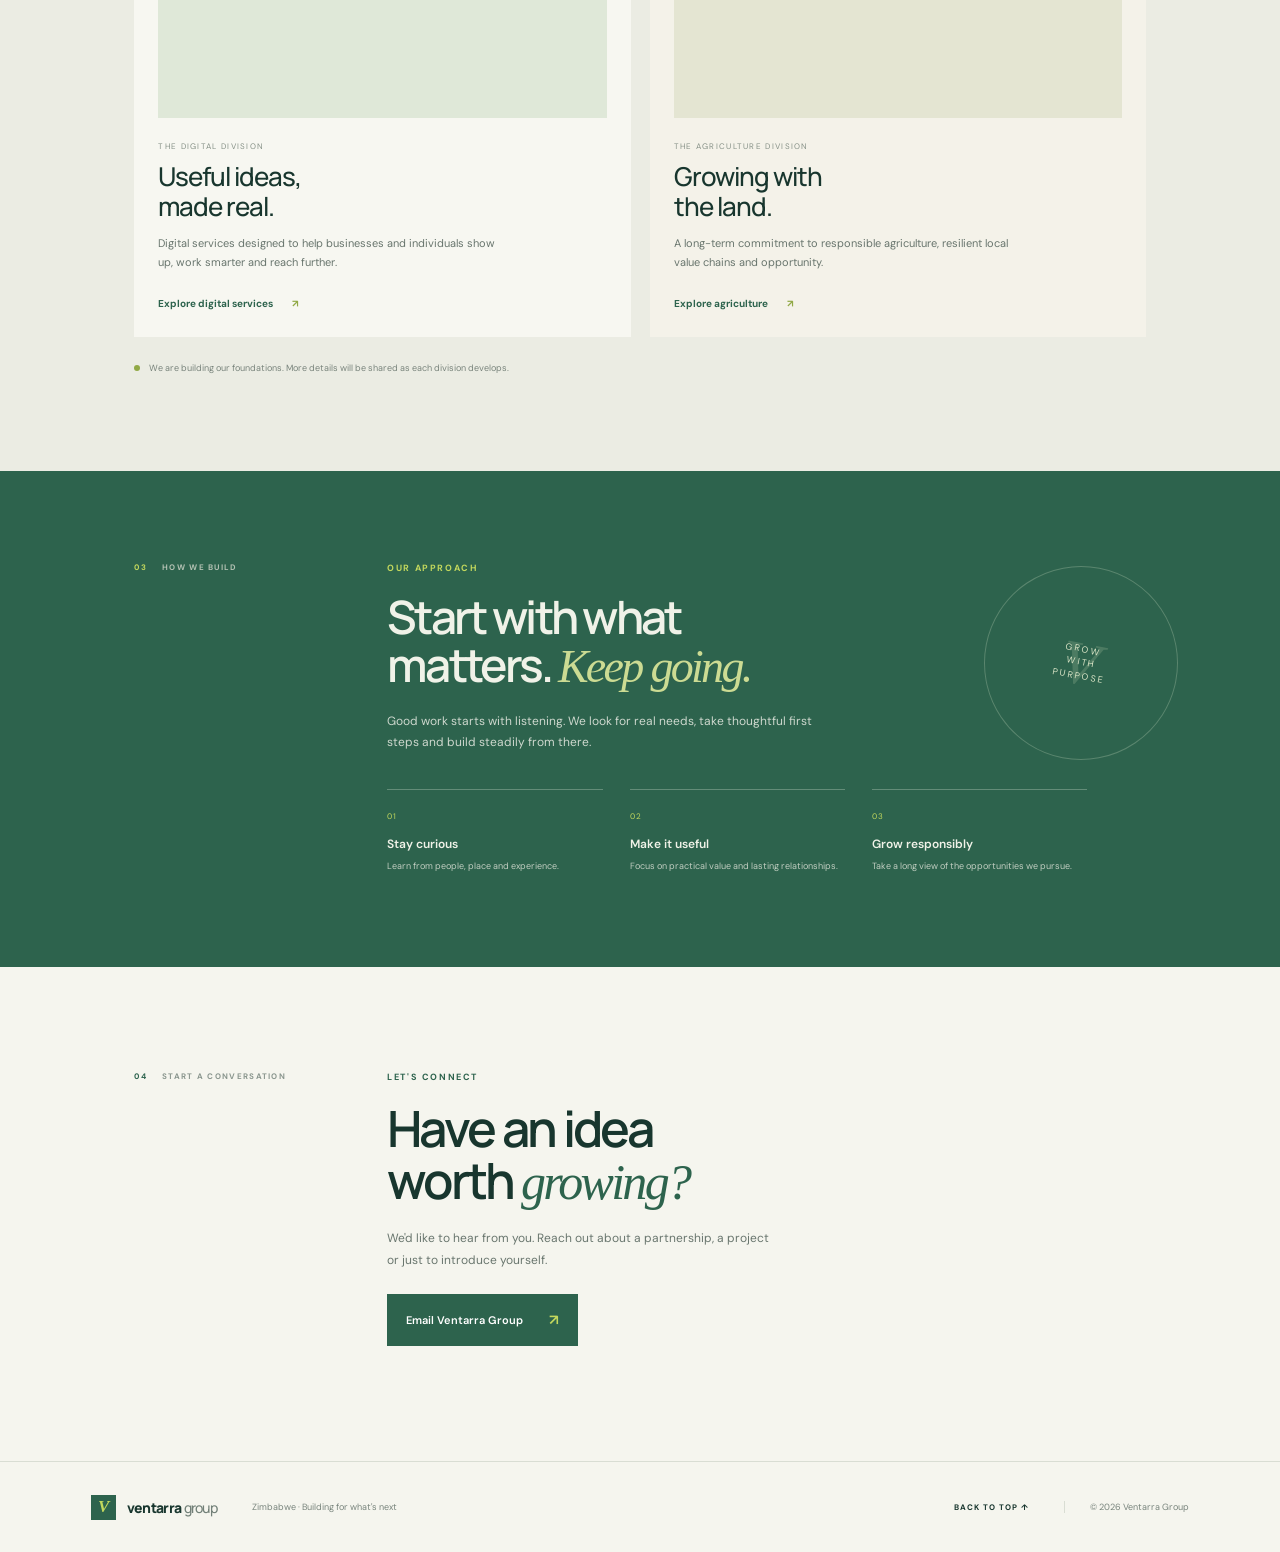
==== commit 93716837: "Add files via upload" ====
--- a/index.html
+++ b/index.html
@@ -33,13 +33,7 @@
         <div class="hero-actions"><a class="button button-dark" href="#divisions">Explore our divisions <span aria-hidden="true">↓</span></a><a class="text-link" href="#about">Get to know us <span aria-hidden="true">↗</span></a></div>
         <div class="hero-note"><span class="note-line"></span><span>One group. Two complementary paths.</span></div>
       </div>
-      <div class="hero-art" aria-label="Abstract illustration of fields and a digital signal" role="img">
-        <div class="art-sun"></div><div class="art-orbit orbit-one"></div><div class="art-orbit orbit-two"></div>
-        <div class="art-caption"><span>01 / 02</span><span>Ideas that take root</span></div>
-        <div class="field field-back"></div><div class="field field-mid"></div><div class="field field-front"></div>
-        <div class="signal"><i></i><i></i><i></i><i></i><i></i></div>
-        <span class="art-coordinate">17°49' S&nbsp; 31°03' E</span>
-      </div>
+      <div class="hero-art hero-art-image"><img src="social-assets/ventarra-group-cover.png" alt="Ventarra Group cover art showing Zimbabwe beneath a sunrise, with the Digital and Agro divisions"></div>
       <div class="hero-bottom"><span>INDEPENDENTLY BUILT</span><span class="bottom-rule"></span><span>WITH LONG-TERM INTENT</span></div>
     </section>
     <section class="intro section-pad" id="about">
@@ -49,8 +43,8 @@
     <section class="divisions section-pad" id="divisions">
       <div class="section-heading"><div><p class="eyebrow">02 / TWO DIVISIONS</p><h2>Different fields.<br><em>Shared purpose.</em></h2></div><p>We bring clear thinking and a hands-on mindset to every venture we build.</p></div>
       <div class="division-grid">
-        <article class="division-card digital-card"><div class="card-top"><span class="card-number">01</span><span class="card-icon digital-icon" aria-hidden="true">✳</span></div><div class="card-visual digital-visual"><span class="visual-grid"></span><span class="visual-ring ring-a"></span><span class="visual-ring ring-b"></span><span class="visual-center">V<span>·</span></span><span class="visual-tag">DIGITAL / 01</span></div><p class="card-kicker">THE DIGITAL DIVISION</p><h3>Useful ideas,<br>made real.</h3><p class="card-copy">Digital services designed to help businesses and individuals show up, work smarter and reach further.</p><a class="card-link" href="ventarra-digital.html">Explore digital services <span>↗</span></a></article>
-        <article class="division-card agri-card"><div class="card-top"><span class="card-number">02</span><span class="card-icon" aria-hidden="true">↗</span></div><div class="card-visual agri-visual"><span class="sun-small"></span><span class="agri-hill hill-a"></span><span class="agri-hill hill-b"></span><span class="agri-stem stem-a"></span><span class="agri-stem stem-b"></span><span class="agri-stem stem-c"></span><span class="visual-tag">AGRICULTURE / 02</span></div><p class="card-kicker">THE AGRICULTURE DIVISION</p><h3>Growing with<br>the land.</h3><p class="card-copy">A long-term commitment to responsible agriculture, resilient local value chains and opportunity.</p><a class="card-link" href="#contact">Explore agriculture <span>↗</span></a></article>
+        <article class="division-card digital-card"><div class="card-top"><span class="card-number">01</span><span class="card-icon digital-icon" aria-hidden="true">✳</span></div><div class="card-visual digital-visual"><img class="division-cover" src="social-assets/ventarra-digital-cover.png" alt="Ventarra Digital cover art: Ideas. Technology. Global impact."></div><p class="card-kicker">THE DIGITAL DIVISION</p><h3>Useful ideas,<br>made real.</h3><p class="card-copy">Digital services designed to help businesses and individuals show up, work smarter and reach further.</p><a class="card-link" href="ventarra-digital.html">Explore digital services <span>↗</span></a></article>
+        <article class="division-card agri-card"><div class="card-top"><span class="card-number">02</span><span class="card-icon" aria-hidden="true">↗</span></div><div class="card-visual agri-visual"><img class="division-cover" src="social-assets/ventarra-agro-cover.png" alt="Ventarra Agro cover art: Growing today. Feeding tomorrow."></div><p class="card-kicker">THE AGRICULTURE DIVISION</p><h3>Growing with<br>the land.</h3><p class="card-copy">A long-term commitment to responsible agriculture, resilient local value chains and opportunity.</p><a class="card-link" href="#contact">Explore agriculture <span>↗</span></a></article>
       </div>
       <p class="stage-note"><span class="stage-dot"></span> We are building our foundations. More details will be shared as each division develops.</p>
     </section>
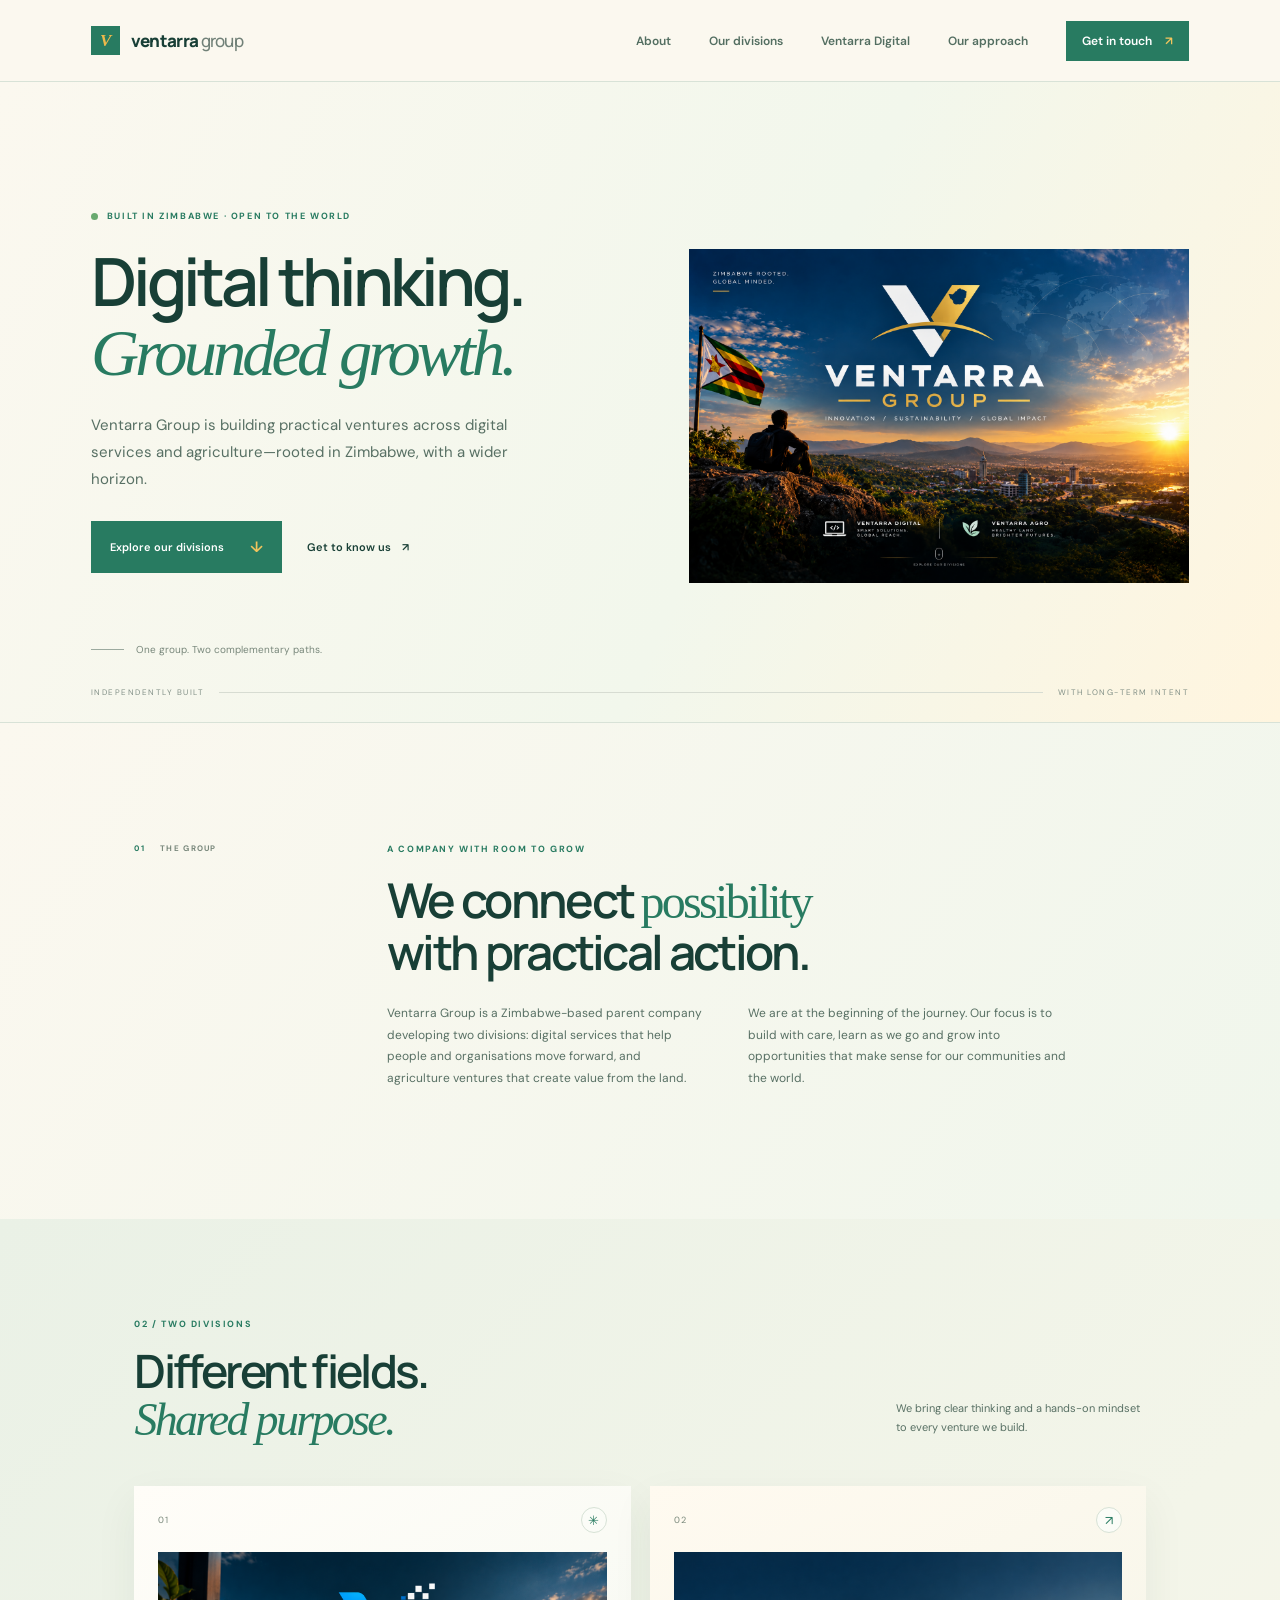
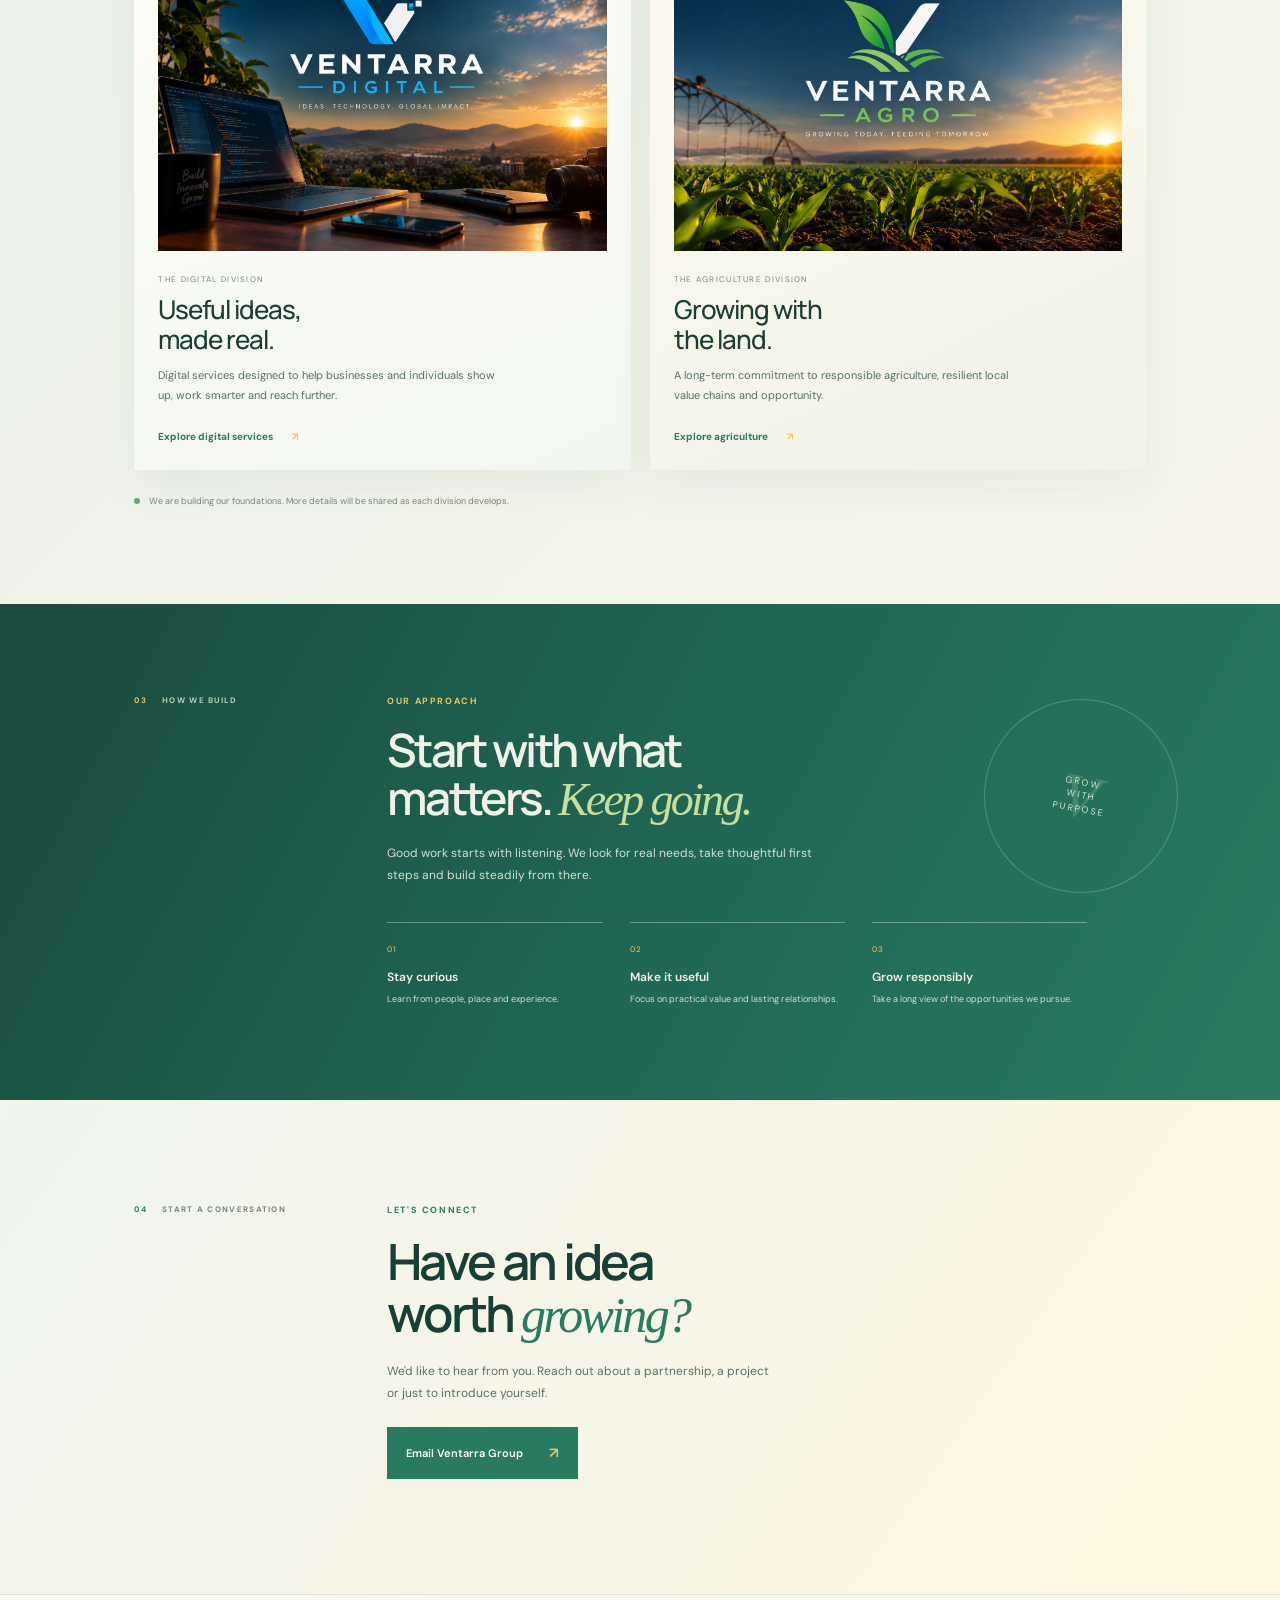
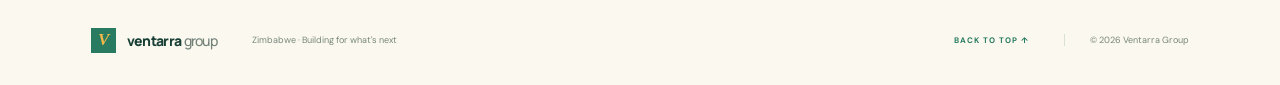
==== commit 9b842807: "Add files via upload" ====
--- a/index.html
+++ b/index.html
@@ -10,7 +10,7 @@
   <link rel="preconnect" href="https://fonts.googleapis.com">
   <link rel="preconnect" href="https://fonts.gstatic.com" crossorigin>
   <link href="https://fonts.googleapis.com/css2?family=DM+Sans:wght@400;500;600;700&family=Manrope:wght@400;500;600;700;800&display=swap" rel="stylesheet">
-  <link rel="stylesheet" href="styles.css">
+  <link rel="stylesheet" href="styles.css?v=20261020-3">
   <script src="script.js" defer></script>
 </head>
 <body>
--- a/styles.css
+++ b/styles.css
@@ -1,5 +1,59 @@
-:root{--paper:#f5f5ee;--ink:#18362e;--green:#2d634d;--lime:#c3d85d;--muted:#68756d;--line:#d9ddd3;--white:#fff;--serif:Georgia,'Times New Roman',serif;--sans:'DM Sans',Arial,sans-serif;--display:'Manrope','DM Sans',sans-serif}*{box-sizing:border-box}html{scroll-behavior:smooth}body{margin:0;background:var(--paper);color:var(--ink);font-family:var(--sans);-webkit-font-smoothing:antialiased}a{color:inherit;text-decoration:none}.skip-link{position:absolute;top:-60px;left:1rem;z-index:10;background:white;padding:.8rem}.skip-link:focus{top:1rem}.site-header{height:82px;padding:0 7.1%;display:flex;align-items:center;justify-content:space-between;border-bottom:1px solid rgba(24,54,46,.1)}.brand{display:flex;align-items:center;gap:11px;font-family:var(--display);font-weight:800;font-size:17px;letter-spacing:-.7px}.brand-mark{display:grid;place-items:center;width:29px;height:29px;background:var(--green);color:var(--lime);font-size:17px;font-family:var(--serif);font-style:italic}.brand-light{font-weight:500;color:#728078}.site-nav{display:flex;align-items:center;gap:38px;font-size:12px;font-weight:600}.site-nav>a:not(.nav-cta){color:#55645c}.site-nav>a:hover,.text-link:hover,.card-link:hover{color:var(--green)}.nav-cta{background:var(--green);color:white;padding:12px 16px}.nav-cta span{color:var(--lime);padding-left:10px}.menu-toggle{display:none}.hero{padding:94px 7.1% 25px;min-height:640px;display:grid;grid-template-columns:1fr .94fr;grid-template-rows:1fr auto;column-gap:6%;position:relative}.hero-copy{padding-top:34px}.eyebrow{font-size:9px;font-weight:700;letter-spacing:1.6px;color:var(--green);margin:0 0 24px}.hero .eyebrow{display:flex;align-items:center;gap:9px}.eyebrow-dot,.stage-dot{width:7px;height:7px;border-radius:50%;background:#91a946;display:inline-block}.hero h1,.section-heading h2,.intro h2,.approach h2,.contact h2{font-family:var(--display);font-size:clamp(44px,5.2vw,68px);line-height:1.04;letter-spacing:-4px;margin:0;font-weight:600}.hero h1 em,.section-heading h2 em,.approach h2 em,.contact h2 em{font-family:var(--serif);font-weight:400;color:var(--green)}.hero-intro{font-size:15px;line-height:1.8;max-width:440px;color:#5e6c63;margin:25px 0 28px}.hero-actions{display:flex;align-items:center;gap:25px}.button{display:inline-flex;align-items:center;gap:26px;padding:16px 19px;font-size:11px;font-weight:600}.button-dark{background:var(--green);color:white}.button-dark span{color:var(--lime);font-size:15px}.text-link{font-size:11px;font-weight:600}.text-link span{padding-left:8px}.hero-note{display:flex;align-items:center;gap:12px;color:#758079;font-size:10px;margin-top:70px}.note-line{height:1px;width:33px;background:#9caa9f}.hero-art{min-height:440px;position:relative;overflow:hidden;background:#e5eadd}.art-sun{width:154px;height:154px;border-radius:50%;position:absolute;background:#d1dc99;top:60px;right:20%;opacity:.8}.art-orbit{position:absolute;border:1px solid rgba(42,91,67,.18);border-radius:50%;z-index:1}.orbit-one{width:350px;height:350px;top:-62px;right:9%}.orbit-two{width:455px;height:455px;top:-114px;right:-6%}.field{position:absolute;bottom:-80px;width:120%;height:230px;left:-5%;border-radius:50% 45% 0 0}.field-back{background:#9bb68b;transform:rotate(-8deg);bottom:-54px}.field-mid{background:#577c5b;transform:rotate(7deg);bottom:-119px;left:-12%}.field-front{background:#274d3d;transform:rotate(-3deg);bottom:-176px;left:-1%}.signal{position:absolute;top:111px;left:21%;z-index:2;display:flex;align-items:center;gap:8px;transform:rotate(-36deg)}.signal i{display:block;width:4px;border-radius:5px;background:#456f54;height:22px}.signal i:nth-child(2){height:41px}.signal i:nth-child(3){height:62px;background:#2d634d}.signal i:nth-child(4){height:41px}.signal i:nth-child(5){height:22px}.art-caption{position:absolute;z-index:3;left:24px;top:23px;right:24px;display:flex;justify-content:space-between;text-transform:uppercase;letter-spacing:1px;font-size:8px;color:#506553}.art-coordinate{position:absolute;right:25px;bottom:28px;color:#eff2e6;z-index:3;font-size:8px;letter-spacing:1.6px}.hero-bottom{grid-column:1/-1;display:flex;align-items:center;gap:15px;margin-top:31px;font-size:8px;letter-spacing:1.5px;color:#829087}.bottom-rule{height:1px;background:#d7dcd2;flex:1}.section-pad{padding-left:10.5%;padding-right:10.5%}.intro{padding-top:120px;padding-bottom:129px;display:grid;grid-template-columns:1fr 3fr;border-top:1px solid var(--line)}.section-label{display:flex;gap:15px;font-size:8px;font-weight:700;letter-spacing:1.3px;color:#8a968e}.section-label span:first-child{color:var(--green)}.intro-content{max-width:760px}.intro-content .eyebrow{margin-bottom:20px}.intro h2,.section-heading h2,.approach h2,.contact h2{font-size:48px;letter-spacing:-2.7px}.intro h2 span{font-family:var(--serif);font-weight:400;color:var(--green)}.intro-bottom{display:grid;grid-template-columns:1fr 1fr;gap:42px;margin-top:26px;max-width:680px}.intro-bottom p{color:#68756d;font-size:12px;line-height:1.8;margin:0}.divisions{background:#ebece3;padding-top:99px;padding-bottom:97px}.section-heading{display:flex;align-items:flex-end;justify-content:space-between;margin-bottom:42px}.section-heading .eyebrow{margin-bottom:17px}.section-heading>p{max-width:250px;color:#6d786f;font-size:11px;line-height:1.8;margin:0 0 6px}.section-heading h2{font-size:46px}.division-grid{display:grid;grid-template-columns:1fr 1fr;gap:19px}.division-card{background:#f7f7f1;padding:21px 24px 25px;position:relative}.agri-card{background:#f4f2e9}.card-top{display:flex;justify-content:space-between;align-items:center}.card-number{font-size:9px;letter-spacing:1px;color:#7b887e}.card-icon{display:grid;place-items:center;width:26px;height:26px;border:1px solid #dce1d8;border-radius:50%;font-size:13px;color:var(--green)}.card-visual{height:166px;margin:19px 0 23px;position:relative;overflow:hidden}.digital-visual{background:#dfe8d8}.visual-grid{position:absolute;inset:0;background-image:linear-gradient(rgba(54,91,66,.08) 1px,transparent 1px),linear-gradient(90deg,rgba(54,91,66,.08) 1px,transparent 1px);background-size:26px 26px}.visual-ring{position:absolute;border:1px solid rgba(43,87,61,.28);border-radius:50%;width:190px;height:190px;top:-12px;left:calc(50% - 95px)}.ring-b{width:130px;height:130px;top:18px;left:calc(50% - 65px)}.visual-center{position:absolute;display:grid;place-items:center;left:calc(50% - 32px);top:50px;width:64px;height:64px;border-radius:50%;background:var(--green);color:white;font-family:var(--serif);font-size:30px;font-style:italic}.visual-center span{color:var(--lime);font-size:18px}.visual-tag{position:absolute;bottom:12px;left:14px;font-size:7px;letter-spacing:1px;color:#627667}.agri-visual{background:#e4e5d2}.sun-small{position:absolute;right:22%;top:19px;width:39px;height:39px;border-radius:50%;background:#c5d281}.agri-hill{position:absolute;bottom:-49px;left:-5%;height:116px;width:110%;border-radius:50%;background:#9bb285;transform:rotate(-7deg)}.hill-b{background:#4f7455;height:80px;bottom:-46px;left:13%;transform:rotate(8deg)}.agri-visual .visual-tag{z-index:1;color:#f0f1e9}.agri-stem{position:absolute;bottom:21px;left:43%;width:2px;height:76px;background:#315e43;transform:rotate(10deg);z-index:1}.agri-stem:before,.agri-stem:after{content:'';position:absolute;width:19px;height:8px;border-radius:100% 0 100% 0;background:#7e9d61;top:18px;left:-17px;transform:rotate(-20deg)}.agri-stem:after{top:39px;left:1px;transform:scaleX(-1) rotate(-20deg)}.stem-b{left:50%;height:95px;transform:rotate(-3deg)}.stem-c{left:57%;height:64px;transform:rotate(-13deg)}.card-kicker{font-size:8px;letter-spacing:1.3px;color:#869187;margin:0 0 11px}.division-card h3{font:500 26px/1.14 var(--display);letter-spacing:-1px;margin:0 0 12px}.card-copy{font-size:11px;line-height:1.75;color:#68756d;max-width:340px;margin:0 0 19px}.card-link{display:inline-flex;gap:19px;font-size:10px;font-weight:700;color:var(--green)}.card-link span{color:#91a946}.stage-note{display:flex;align-items:center;gap:9px;color:#79847c;font-size:9px;margin:25px 0 0}.stage-dot{width:6px;height:6px}.approach{background:var(--green);color:#f0f2e8;padding-top:91px;padding-bottom:93px;position:relative;overflow:hidden;display:grid;grid-template-columns:1fr 3fr}.light-label{color:#b3c1b3}.light-label span:first-child{color:var(--lime)}.approach-main{position:relative;z-index:1}.approach .eyebrow{color:var(--lime);margin-bottom:19px}.approach h2{font-size:46px}.approach h2 em{color:#ccdb93}.approach-desc{max-width:435px;font-size:12px;line-height:1.8;color:#ced8ce;margin:20px 0 35px}.principles{display:grid;grid-template-columns:repeat(3,1fr);gap:27px;max-width:700px}.principles>div{border-top:1px solid rgba(236,242,230,.28);padding-top:13px}.principles span{font-size:8px;color:var(--lime);letter-spacing:1px}.principles h3{font-size:12px;font-weight:600;margin:12px 0 7px}.principles p{font-size:9px;line-height:1.7;color:#c1cec1;margin:0}.approach-stamp{position:absolute;right:8%;top:95px;width:194px;height:194px;border:1px solid rgba(223,235,205,.25);border-radius:50%;display:flex;align-items:center;justify-content:center;flex-direction:column;transform:rotate(11deg);color:#dbe5c7;font-size:9px;letter-spacing:2px;line-height:1.5;text-align:center}.approach-stamp b{font:italic 62px var(--serif);color:rgba(220,231,194,.18);position:absolute}.contact{padding-top:104px;padding-bottom:115px;display:grid;grid-template-columns:1fr 3fr;border-bottom:1px solid var(--line)}.contact-main{max-width:570px}.contact .eyebrow{margin-bottom:19px}.contact h2{font-size:50px}.contact-main>p:not(.eyebrow):not(.contact-small){max-width:390px;font-size:12px;line-height:1.8;color:#69766e;margin:20px 0 23px}.contact-small{font-size:9px;color:#929c94;margin-top:14px}.site-footer{min-height:90px;padding:22px 7.1%;display:flex;align-items:center;gap:35px}.footer-brand{font-size:14px}.footer-brand .brand-mark{width:25px;height:25px}.footer-location,.copyright{font-size:9px;color:#78847c}.back-top{font-size:8px;font-weight:700;letter-spacing:1px;margin-left:auto}.copyright{border-left:1px solid var(--line);padding-left:25px}
+:root{--paper:#fbf7ee;--ink:#153a52;--green:#246d78;--lime:#ebb646;--muted:#5c7280;--line:#d5e1e5;--white:#fff;--serif:Georgia,'Times New Roman',serif;--sans:'DM Sans',Arial,sans-serif;--display:'Manrope','DM Sans',sans-serif}*{box-sizing:border-box}html{scroll-behavior:smooth}body{margin:0;background:var(--paper);color:var(--ink);font-family:var(--sans);-webkit-font-smoothing:antialiased}a{color:inherit;text-decoration:none}.skip-link{position:absolute;top:-60px;left:1rem;z-index:10;background:white;padding:.8rem}.skip-link:focus{top:1rem}.site-header{height:82px;padding:0 7.1%;display:flex;align-items:center;justify-content:space-between;border-bottom:1px solid rgba(24,54,46,.1)}.brand{display:flex;align-items:center;gap:11px;font-family:var(--display);font-weight:800;font-size:17px;letter-spacing:-.7px}.brand-mark{display:grid;place-items:center;width:29px;height:29px;background:var(--green);color:var(--lime);font-size:17px;font-family:var(--serif);font-style:italic}.brand-light{font-weight:500;color:#728078}.site-nav{display:flex;align-items:center;gap:38px;font-size:12px;font-weight:600}.site-nav>a:not(.nav-cta){color:#55645c}.site-nav>a:hover,.text-link:hover,.card-link:hover{color:var(--green)}.nav-cta{background:var(--green);color:white;padding:12px 16px}.nav-cta span{color:var(--lime);padding-left:10px}.menu-toggle{display:none}.hero{padding:94px 7.1% 25px;min-height:640px;display:grid;grid-template-columns:1fr .94fr;grid-template-rows:1fr auto;column-gap:6%;position:relative}.hero-copy{padding-top:34px}.eyebrow{font-size:9px;font-weight:700;letter-spacing:1.6px;color:var(--green);margin:0 0 24px}.hero .eyebrow{display:flex;align-items:center;gap:9px}.eyebrow-dot,.stage-dot{width:7px;height:7px;border-radius:50%;background:#91a946;display:inline-block}.hero h1,.section-heading h2,.intro h2,.approach h2,.contact h2{font-family:var(--display);font-size:clamp(44px,5.2vw,68px);line-height:1.04;letter-spacing:-4px;margin:0;font-weight:600}.hero h1 em,.section-heading h2 em,.approach h2 em,.contact h2 em{font-family:var(--serif);font-weight:400;color:var(--green)}.hero-intro{font-size:15px;line-height:1.8;max-width:440px;color:#5e6c63;margin:25px 0 28px}.hero-actions{display:flex;align-items:center;gap:25px}.button{display:inline-flex;align-items:center;gap:26px;padding:16px 19px;font-size:11px;font-weight:600}.button-dark{background:var(--green);color:white}.button-dark span{color:var(--lime);font-size:15px}.text-link{font-size:11px;font-weight:600}.text-link span{padding-left:8px}.hero-note{display:flex;align-items:center;gap:12px;color:#758079;font-size:10px;margin-top:70px}.note-line{height:1px;width:33px;background:#9caa9f}.hero-art{min-height:440px;position:relative;overflow:hidden;background:#e5eadd}.art-sun{width:154px;height:154px;border-radius:50%;position:absolute;background:#d1dc99;top:60px;right:20%;opacity:.8}.art-orbit{position:absolute;border:1px solid rgba(42,91,67,.18);border-radius:50%;z-index:1}.orbit-one{width:350px;height:350px;top:-62px;right:9%}.orbit-two{width:455px;height:455px;top:-114px;right:-6%}.field{position:absolute;bottom:-80px;width:120%;height:230px;left:-5%;border-radius:50% 45% 0 0}.field-back{background:#9bb68b;transform:rotate(-8deg);bottom:-54px}.field-mid{background:#577c5b;transform:rotate(7deg);bottom:-119px;left:-12%}.field-front{background:#274d3d;transform:rotate(-3deg);bottom:-176px;left:-1%}.signal{position:absolute;top:111px;left:21%;z-index:2;display:flex;align-items:center;gap:8px;transform:rotate(-36deg)}.signal i{display:block;width:4px;border-radius:5px;background:#456f54;height:22px}.signal i:nth-child(2){height:41px}.signal i:nth-child(3){height:62px;background:#2d634d}.signal i:nth-child(4){height:41px}.signal i:nth-child(5){height:22px}.art-caption{position:absolute;z-index:3;left:24px;top:23px;right:24px;display:flex;justify-content:space-between;text-transform:uppercase;letter-spacing:1px;font-size:8px;color:#506553}.art-coordinate{position:absolute;right:25px;bottom:28px;color:#eff2e6;z-index:3;font-size:8px;letter-spacing:1.6px}.hero-bottom{grid-column:1/-1;display:flex;align-items:center;gap:15px;margin-top:31px;font-size:8px;letter-spacing:1.5px;color:#829087}.bottom-rule{height:1px;background:#d7dcd2;flex:1}.section-pad{padding-left:10.5%;padding-right:10.5%}.intro{padding-top:120px;padding-bottom:129px;display:grid;grid-template-columns:1fr 3fr;border-top:1px solid var(--line)}.section-label{display:flex;gap:15px;font-size:8px;font-weight:700;letter-spacing:1.3px;color:#8a968e}.section-label span:first-child{color:var(--green)}.intro-content{max-width:760px}.intro-content .eyebrow{margin-bottom:20px}.intro h2,.section-heading h2,.approach h2,.contact h2{font-size:48px;letter-spacing:-2.7px}.intro h2 span{font-family:var(--serif);font-weight:400;color:var(--green)}.intro-bottom{display:grid;grid-template-columns:1fr 1fr;gap:42px;margin-top:26px;max-width:680px}.intro-bottom p{color:#68756d;font-size:12px;line-height:1.8;margin:0}.divisions{background:#eaf2f6;padding-top:99px;padding-bottom:97px}.section-heading{display:flex;align-items:flex-end;justify-content:space-between;margin-bottom:42px}.section-heading .eyebrow{margin-bottom:17px}.section-heading>p{max-width:250px;color:#6d786f;font-size:11px;line-height:1.8;margin:0 0 6px}.section-heading h2{font-size:46px}.division-grid{display:grid;grid-template-columns:1fr 1fr;gap:19px}.division-card{background:#fffdf8;padding:21px 24px 25px;position:relative}.agri-card{background:#f4f2e9}.card-top{display:flex;justify-content:space-between;align-items:center}.card-number{font-size:9px;letter-spacing:1px;color:#7b887e}.card-icon{display:grid;place-items:center;width:26px;height:26px;border:1px solid #dce1d8;border-radius:50%;font-size:13px;color:var(--green)}.card-visual{height:166px;margin:19px 0 23px;position:relative;overflow:hidden}.digital-visual{background:#dfe8d8}.visual-grid{position:absolute;inset:0;background-image:linear-gradient(rgba(54,91,66,.08) 1px,transparent 1px),linear-gradient(90deg,rgba(54,91,66,.08) 1px,transparent 1px);background-size:26px 26px}.visual-ring{position:absolute;border:1px solid rgba(43,87,61,.28);border-radius:50%;width:190px;height:190px;top:-12px;left:calc(50% - 95px)}.ring-b{width:130px;height:130px;top:18px;left:calc(50% - 65px)}.visual-center{position:absolute;display:grid;place-items:center;left:calc(50% - 32px);top:50px;width:64px;height:64px;border-radius:50%;background:var(--green);color:white;font-family:var(--serif);font-size:30px;font-style:italic}.visual-center span{color:var(--lime);font-size:18px}.visual-tag{position:absolute;bottom:12px;left:14px;font-size:7px;letter-spacing:1px;color:#627667}.agri-visual{background:#e4e5d2}.sun-small{position:absolute;right:22%;top:19px;width:39px;height:39px;border-radius:50%;background:#c5d281}.agri-hill{position:absolute;bottom:-49px;left:-5%;height:116px;width:110%;border-radius:50%;background:#9bb285;transform:rotate(-7deg)}.hill-b{background:#4f7455;height:80px;bottom:-46px;left:13%;transform:rotate(8deg)}.agri-visual .visual-tag{z-index:1;color:#f0f1e9}.agri-stem{position:absolute;bottom:21px;left:43%;width:2px;height:76px;background:#315e43;transform:rotate(10deg);z-index:1}.agri-stem:before,.agri-stem:after{content:'';position:absolute;width:19px;height:8px;border-radius:100% 0 100% 0;background:#7e9d61;top:18px;left:-17px;transform:rotate(-20deg)}.agri-stem:after{top:39px;left:1px;transform:scaleX(-1) rotate(-20deg)}.stem-b{left:50%;height:95px;transform:rotate(-3deg)}.stem-c{left:57%;height:64px;transform:rotate(-13deg)}.card-kicker{font-size:8px;letter-spacing:1.3px;color:#869187;margin:0 0 11px}.division-card h3{font:500 26px/1.14 var(--display);letter-spacing:-1px;margin:0 0 12px}.card-copy{font-size:11px;line-height:1.75;color:#68756d;max-width:340px;margin:0 0 19px}.card-link{display:inline-flex;gap:19px;font-size:10px;font-weight:700;color:var(--green)}.card-link span{color:#91a946}.stage-note{display:flex;align-items:center;gap:9px;color:#79847c;font-size:9px;margin:25px 0 0}.stage-dot{width:6px;height:6px}.approach{background:var(--green);color:#f0f2e8;padding-top:91px;padding-bottom:93px;position:relative;overflow:hidden;display:grid;grid-template-columns:1fr 3fr}.light-label{color:#b3c1b3}.light-label span:first-child{color:var(--lime)}.approach-main{position:relative;z-index:1}.approach .eyebrow{color:var(--lime);margin-bottom:19px}.approach h2{font-size:46px}.approach h2 em{color:#ccdb93}.approach-desc{max-width:435px;font-size:12px;line-height:1.8;color:#ced8ce;margin:20px 0 35px}.principles{display:grid;grid-template-columns:repeat(3,1fr);gap:27px;max-width:700px}.principles>div{border-top:1px solid rgba(236,242,230,.28);padding-top:13px}.principles span{font-size:8px;color:var(--lime);letter-spacing:1px}.principles h3{font-size:12px;font-weight:600;margin:12px 0 7px}.principles p{font-size:9px;line-height:1.7;color:#c1cec1;margin:0}.approach-stamp{position:absolute;right:8%;top:95px;width:194px;height:194px;border:1px solid rgba(223,235,205,.25);border-radius:50%;display:flex;align-items:center;justify-content:center;flex-direction:column;transform:rotate(11deg);color:#dbe5c7;font-size:9px;letter-spacing:2px;line-height:1.5;text-align:center}.approach-stamp b{font:italic 62px var(--serif);color:rgba(220,231,194,.18);position:absolute}.contact{padding-top:104px;padding-bottom:115px;display:grid;grid-template-columns:1fr 3fr;border-bottom:1px solid var(--line)}.contact-main{max-width:570px}.contact .eyebrow{margin-bottom:19px}.contact h2{font-size:50px}.contact-main>p:not(.eyebrow):not(.contact-small){max-width:390px;font-size:12px;line-height:1.8;color:#69766e;margin:20px 0 23px}.contact-small{font-size:9px;color:#929c94;margin-top:14px}.site-footer{min-height:90px;padding:22px 7.1%;display:flex;align-items:center;gap:35px}.footer-brand{font-size:14px}.footer-brand .brand-mark{width:25px;height:25px}.footer-location,.copyright{font-size:9px;color:#78847c}.back-top{font-size:8px;font-weight:700;letter-spacing:1px;margin-left:auto}.copyright{border-left:1px solid var(--line);padding-left:25px}
 @media(min-width:1400px){.hero{min-height:700px}.hero-art{min-height:495px}.section-pad{padding-left:14%;padding-right:14%}}
 @media(max-width:800px){.site-header{padding:0 5%;height:72px}.site-nav{gap:19px}.hero{padding:60px 6% 23px;column-gap:4%;min-height:565px}.hero h1{font-size:52px}.hero-art{min-height:390px}.hero-intro{font-size:13px}.section-pad{padding-left:7%;padding-right:7%}.intro{grid-template-columns:.7fr 2fr;padding-top:90px;padding-bottom:90px}.approach{grid-template-columns:.7fr 2fr}.approach-stamp{right:4%;top:40px;width:145px;height:145px;opacity:.65}.principles{max-width:570px}.contact{grid-template-columns:.7fr 2fr}}
 @media(max-width:600px){.site-header{height:66px;padding:0 6%}.menu-toggle{display:flex;border:0;background:none;padding:8px;flex-direction:column;gap:5px}.menu-toggle span{width:21px;height:1px;background:var(--ink)}.site-nav{display:none;position:absolute;z-index:5;top:66px;left:0;right:0;background:var(--paper);padding:22px 6% 28px;align-items:stretch;gap:19px;flex-direction:column;border-bottom:1px solid var(--line)}.site-nav.is-open{display:flex}.nav-cta{text-align:center}.hero{display:flex;flex-direction:column;padding:40px 6% 20px;gap:35px}.hero-copy{padding:0}.hero h1{font-size:48px;letter-spacing:-2.8px}.hero-intro{font-size:13px;line-height:1.75;margin:18px 0 21px}.hero-actions{gap:16px}.button{padding:14px;font-size:10px;gap:14px}.text-link{font-size:10px}.hero-note{margin-top:31px}.hero-art{min-height:320px}.art-sun{width:120px;height:120px;top:45px}.hero-bottom{margin-top:0}.section-pad{padding-left:6%;padding-right:6%}.intro,.approach,.contact{display:block;padding-top:68px;padding-bottom:70px}.section-label{margin-bottom:35px}.intro h2,.section-heading h2,.approach h2,.contact h2{font-size:39px;letter-spacing:-2px}.intro-bottom{grid-template-columns:1fr;gap:13px;margin-top:20px}.intro-bottom p{font-size:11px}.divisions{padding-top:68px;padding-bottom:65px}.section-heading{display:block;margin-bottom:27px}.section-heading>p{margin-top:14px}.section-heading h2{font-size:39px}.division-grid{grid-template-columns:1fr;gap:13px}.division-card{padding:17px}.card-visual{height:150px}.card-copy{max-width:100%}.stage-note{align-items:flex-start;line-height:1.6}.approach-stamp{right:3%;top:72px;width:105px;height:105px;opacity:.45}.approach-stamp b{font-size:43px}.approach-desc{max-width:320px;font-size:11px}.principles{grid-template-columns:1fr;gap:14px}.principles>div{padding-top:10px}.principles h3{margin:7px 0 4px}.contact{padding-top:68px;padding-bottom:70px}.contact-main>p:not(.eyebrow):not(.contact-small){font-size:11px}.site-footer{padding:19px 6%;display:grid;grid-template-columns:1fr auto;gap:15px}.footer-location{grid-column:1}.back-top{grid-column:2;grid-row:1}.copyright{grid-column:2;grid-row:2;padding-left:0;border:0}}
 @media(prefers-reduced-motion:reduce){html{scroll-behavior:auto}}
+
+.digital-visual{display:grid;place-items:center}.digital-favicon-image{display:block;width:112px;height:112px;object-fit:contain;border-radius:22px;box-shadow:0 12px 28px rgba(24,54,46,.12)}
+
+.division-cover{display:block;width:100%;max-width:100%;height:100%;object-fit:cover}
+
+.hero-art-image{width:100%;height:auto;min-height:0;aspect-ratio:3/2;align-self:center;background:#082b4b}.hero-art-image img{display:block;width:100%;max-width:100%;height:100%;object-fit:cover}
+
+.intro{background:linear-gradient(125deg,#fff8ec 0%,#f4fafb 100%)}.contact{background:linear-gradient(125deg,#fdf4df 0%,#f5f8f4 100%)}.approach{background:#194f70}.agri-card{background:#fff8e8}
+
+/* Final Ventarra Group palette: keep its green identity, with more vivid natural accents. */
+:root{--paper:#fbf8ef;--ink:#183f36;--green:#287b61;--lime:#efb94b;--muted:#5b7568;--line:#d8e2d7;--white:#fffdf8}
+body{background:#fbf8ef;color:#183f36}
+.site-header{background:#fbf8ef;border-bottom-color:#d8e2d7}
+.brand-mark,.nav-cta,.button-dark{background:#287b61}
+.brand-light{color:#718178}
+.site-nav>a:not(.nav-cta){color:#536e61}
+.site-nav>a:hover,.text-link:hover,.card-link:hover{color:#248a69}
+.nav-cta span,.button-dark span,.card-link span{color:#f2c45d}
+.hero{background:linear-gradient(115deg,#fbf8ef 0%,#f2f7ec 58%,#fff5df 100%)}
+.hero h1,.intro h2,.section-heading h2,.contact h2{color:#183f36}
+.hero h1 em,.section-heading h2 em,.contact h2 em,.intro h2 span{color:#287b61}
+.hero-intro,.intro-bottom p,.section-heading>p,.card-copy,.contact-main>p:not(.eyebrow):not(.contact-small){color:#587064}
+.hero-note,.section-label,.stage-note,.footer-location,.copyright{color:#78877b}
+.eyebrow,.section-label span:first-child,.card-link,.back-top{color:#287b61}
+.eyebrow-dot,.stage-dot{background:#69a96f}
+.intro{background:linear-gradient(125deg,#fbf8ef 0%,#f0f6ec 100%);border-top-color:#d8e2d7}
+.divisions{background:linear-gradient(135deg,#eaf1e6 0%,#f3f5e9 65%,#f8f5ea 100%)}
+.division-card{background:#fffdf8;border-color:#dfe6d8;box-shadow:0 16px 40px #203d2b10}
+.digital-card{background:linear-gradient(155deg,#fffdf8 0%,#f1f7ef 100%)}
+.agri-card{background:linear-gradient(155deg,#fffaf0 0%,#f0f3e5 100%)}
+.card-number,.card-kicker{color:#78877a}
+.card-icon{color:#287b61;border-color:#d7e2d6;background:#fbfcf7}
+.card-visual{aspect-ratio:16/10;height:auto;min-height:0;background:#e9f0e5;border-color:#d8e3d5}
+.division-cover{width:100%;height:100%;object-fit:contain;object-position:center;background:#e9f0e5}
+.digital-visual{background:#e8f1e7}
+.agri-visual{background:#edf0df}
+.digital-visual .division-cover,.agri-visual .division-cover{background:transparent}
+.approach{background:linear-gradient(118deg,#194b3e 0%,#216957 58%,#287b61 100%)}
+.light-label{color:#b9d0bd}
+.approach .eyebrow,.light-label span:first-child,.principles span{color:#f2c45d}
+.approach h2 em{color:#c7df9b}
+.approach-desc,.principles p{color:#d2e0d3}
+.principles>div{border-top-color:#ffffff55}
+.approach-stamp{border-color:#d3e5d544;color:#d9e7d6}
+.contact{background:linear-gradient(125deg,#f0f6ec 0%,#fff5df 100%);border-bottom-color:#d8e2d7}
+.contact-small{color:#879186}
+.site-footer{background:#fbf8ef}
+.copyright{border-left-color:#d8e2d7}
+.hero-art-image::after{display:none}
+
+/* Keep both division covers fully visible and refresh the published sizing reliably. */
+.division-card .card-visual{height:auto;min-height:0;aspect-ratio:3/2;overflow:hidden;display:grid;place-items:center}
+.division-card .division-cover{display:block;width:100%;height:100%;max-width:100%;object-fit:contain;object-position:center;background:transparent}
+@media(max-width:600px){.division-card .card-visual{height:auto;min-height:0;aspect-ratio:3/2}.division-card .division-cover{width:100%;height:100%;object-fit:contain}}
